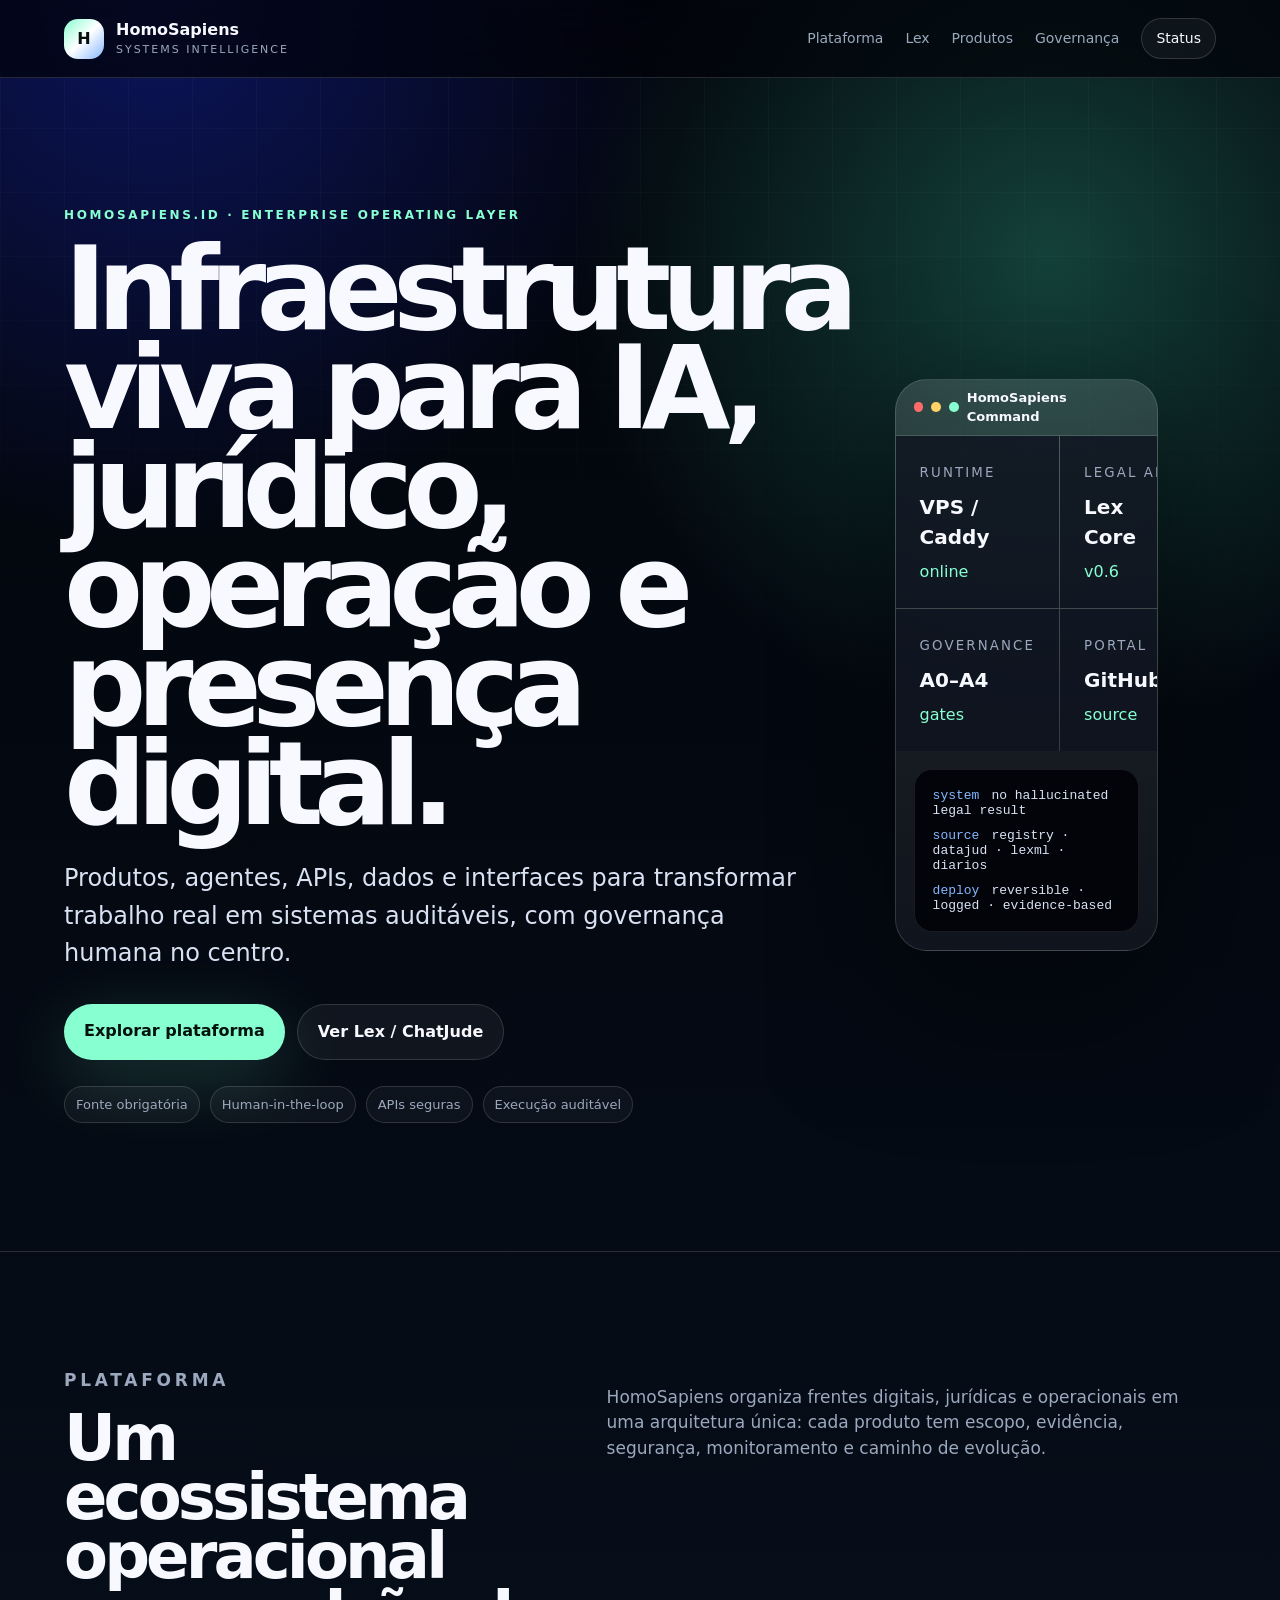
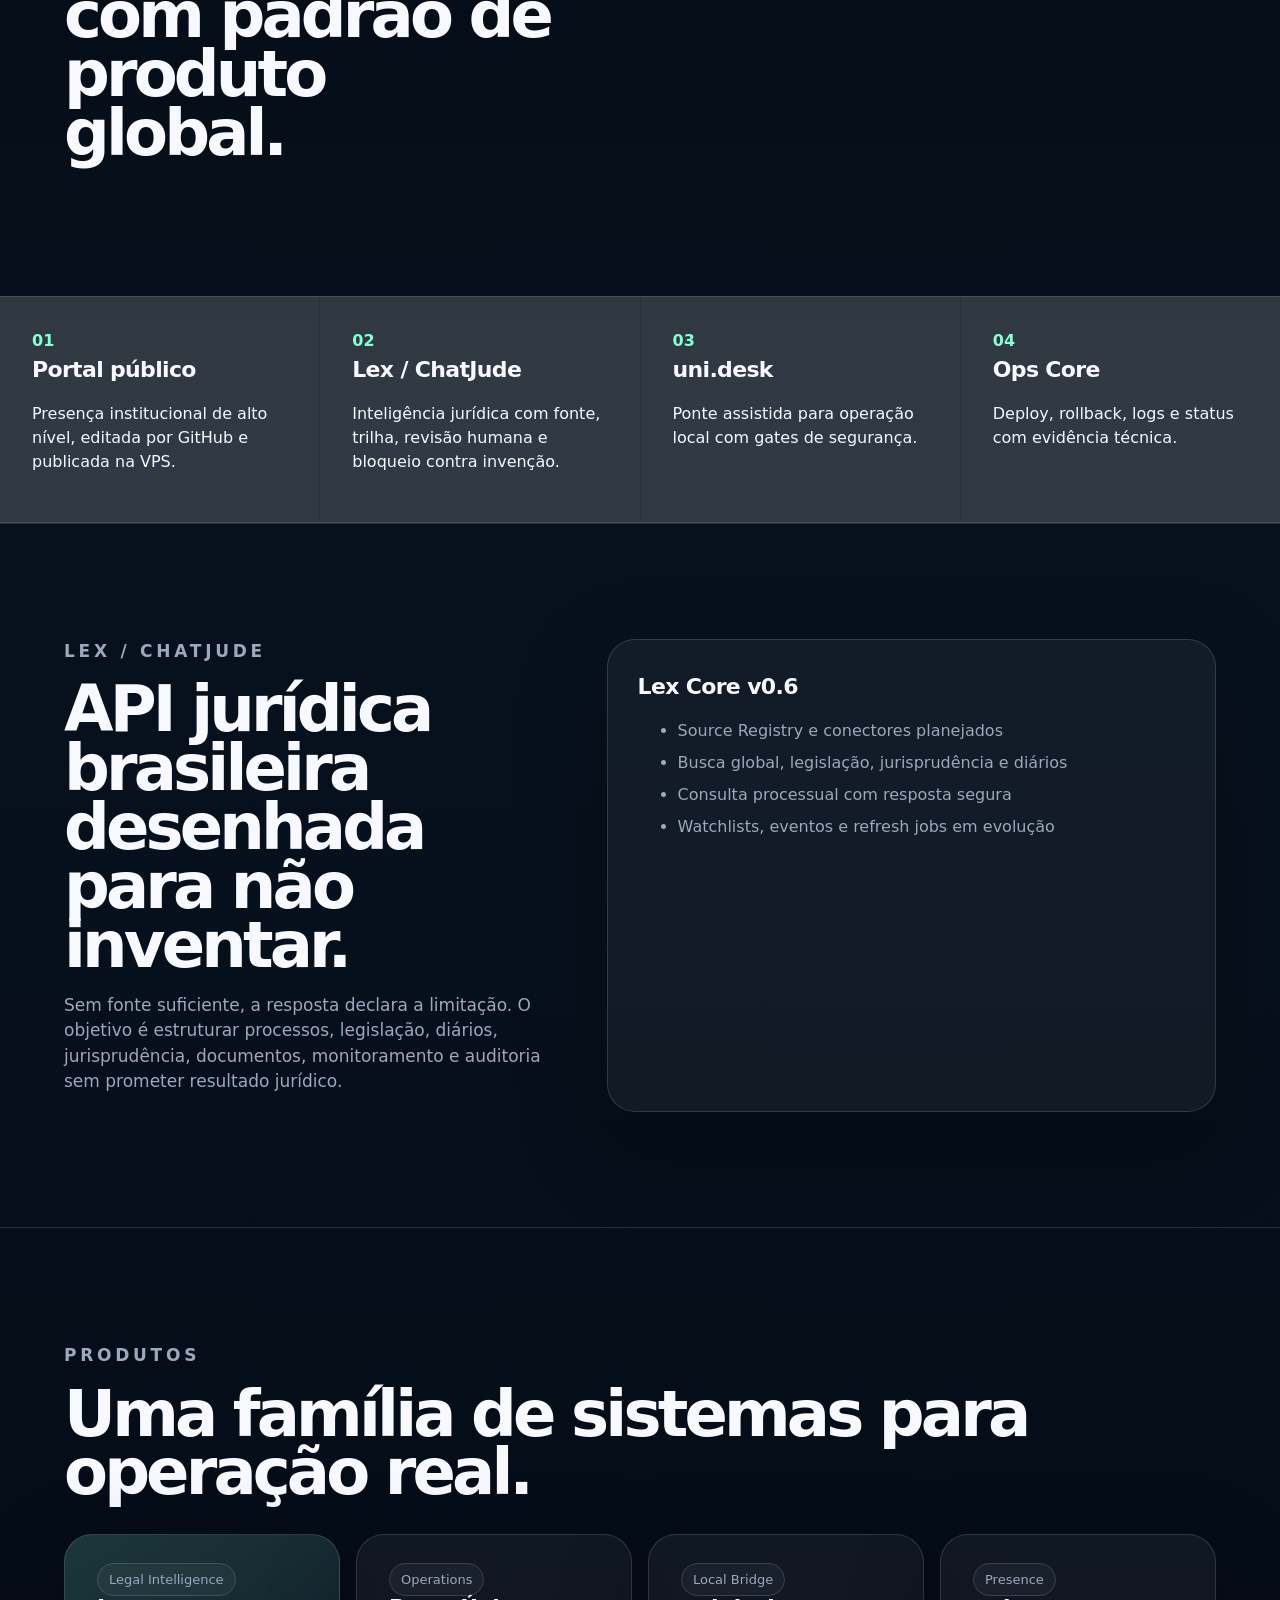
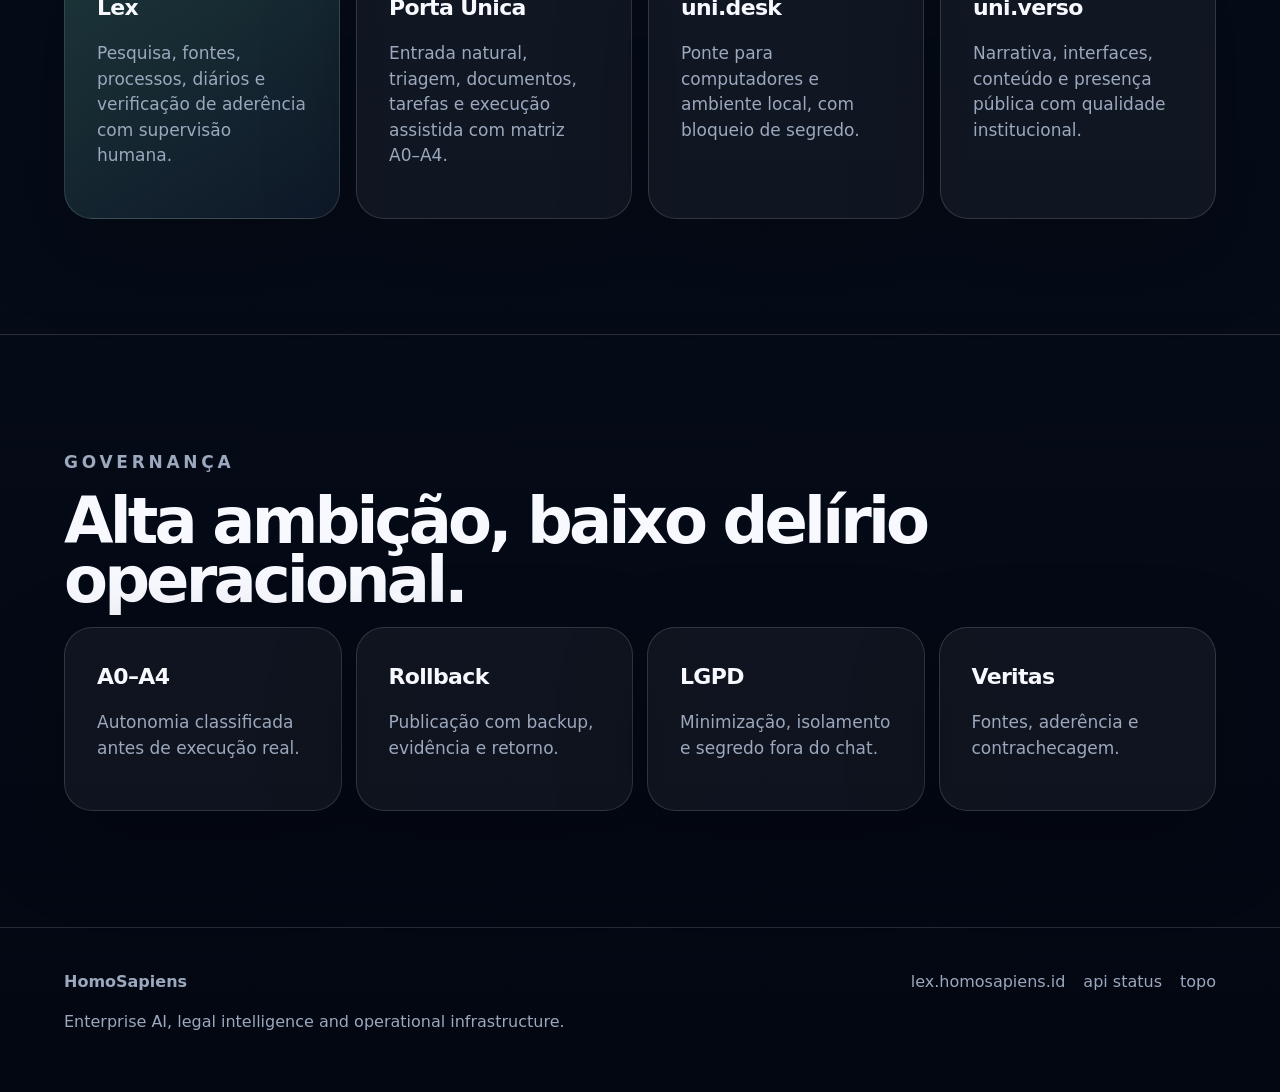
==== site/index.html @ 64e35e45 "site: redesign enterprise do portal HomoSapiens" ====
<!doctype html><html lang="pt-BR"><head><meta charset="utf-8"><meta name="viewport" content="width=device-width,initial-scale=1"><title>HomoSapiens — Enterprise AI & Operations</title><meta name="description" content="HomoSapiens integra IA, dados jurídicos, operação e presença digital em infraestrutura segura."><style>
:root{--bg:#02040a;--ink:#f7f9ff;--muted:#9ba8bd;--line:#ffffff24;--a:#88ffd1;--b:#86b7ff}*{box-sizing:border-box}html{scroll-behavior:smooth}body{margin:0;background:radial-gradient(circle at 12% 0,#2035ff55,transparent 34rem),radial-gradient(circle at 82% 6%,#42e5b344,transparent 30rem),linear-gradient(180deg,#02040a,#07111e 52%,#030712);color:var(--ink);font:16px/1.5 Inter,ui-sans-serif,system-ui,-apple-system,Segoe UI,Roboto,Arial}body:before{content:"";position:fixed;inset:0;background-image:linear-gradient(#ffffff08 1px,transparent 1px),linear-gradient(90deg,#ffffff08 1px,transparent 1px);background-size:64px 64px;pointer-events:none;mask-image:linear-gradient(#000,transparent 75%)}a{color:inherit}.wrap{position:relative;z-index:1}.top{position:sticky;top:0;z-index:9;display:flex;justify-content:space-between;align-items:center;padding:18px clamp(20px,5vw,72px);border-bottom:1px solid var(--line);background:#02040ab8;backdrop-filter:blur(24px)}.brand{display:flex;gap:12px;align-items:center;text-decoration:none}.logo{width:40px;height:40px;border-radius:14px;background:linear-gradient(135deg,var(--a),#fff,var(--b));display:grid;place-items:center;color:#06110d;font-weight:900}.brand small{display:block;color:var(--muted);font-size:11px;letter-spacing:.18em;text-transform:uppercase}.nav{display:flex;gap:22px;align-items:center}.nav a{text-decoration:none;color:var(--muted);font-size:14px}.nav a:hover{color:var(--ink)}.cta{border:1px solid var(--line);padding:9px 14px;border-radius:999px;color:var(--ink)!important;background:#ffffff0c}.hero{min-height:calc(100vh - 77px);display:grid;grid-template-columns:1.08fr .82fr;gap:46px;align-items:center;padding:clamp(70px,10vw,130px) clamp(20px,5vw,72px)}.eyebrow{margin:0 0 16px;color:var(--a);text-transform:uppercase;letter-spacing:.22em;font-size:12px;font-weight:850}h1{font-size:clamp(58px,9vw,132px);line-height:.86;letter-spacing:-.085em;margin:0 0 26px;max-width:1040px}h2{font-size:clamp(34px,5vw,76px);line-height:.92;letter-spacing:-.06em;margin:0 0 18px}h3{font-size:22px;letter-spacing:-.03em;margin:0 0 10px}.lead{max-width:740px;color:#d9e2f3;font-size:clamp(18px,2vw,24px);line-height:1.55}.buttons{display:flex;gap:12px;flex-wrap:wrap;margin-top:32px}.btn{padding:15px 20px;border-radius:999px;text-decoration:none;font-weight:800}.primary{background:var(--a);color:#04110d;box-shadow:0 20px 70px #88ffd130}.secondary{border:1px solid var(--line);background:#ffffff0d}.chips{display:flex;gap:10px;flex-wrap:wrap;margin-top:26px}.chips span,.pill{border:1px solid var(--line);border-radius:999px;padding:8px 11px;color:var(--muted);background:#ffffff0a;font-size:13px}.panel{border:1px solid var(--line);border-radius:32px;overflow:hidden;background:linear-gradient(180deg,#ffffff22,#ffffff0c);box-shadow:0 45px 140px #0008}.bar{height:56px;display:flex;align-items:center;gap:8px;padding:0 18px;border-bottom:1px solid var(--line);color:var(--muted)}.dot{width:10px;height:10px;border-radius:50%;background:#ff6b6b}.dot:nth-child(2){background:#ffd166}.dot:nth-child(3){background:#88ffd1}.bar strong{margin-left:auto;color:var(--ink);font-size:13px}.metrics{display:grid;grid-template-columns:1fr 1fr;background:var(--line);gap:1px}.metrics div{padding:24px;background:#060b17cc}.metrics small{color:var(--muted);text-transform:uppercase;letter-spacing:.16em}.metrics b{display:block;font-size:20px;margin:8px 0}.metrics span{color:var(--a)}.code{margin:18px;padding:18px;border:1px solid #ffffff17;border-radius:18px;background:#02040a;font:13px ui-monospace,SFMono-Regular,Menlo,monospace}.code p{margin:0 0 10px;color:#d9e2f3}.code p:last-child{margin:0}.code span{color:var(--b);margin-right:12px}.section{padding:clamp(76px,9vw,124px) clamp(20px,5vw,72px);border-top:1px solid var(--line)}.split{display:grid;grid-template-columns:.9fr 1.1fr;gap:44px}.section p{color:var(--muted);font-size:17px}.strip,.cards,.gov{display:grid;grid-template-columns:repeat(4,1fr);gap:1px;background:var(--line);border-top:1px solid var(--line);border-bottom:1px solid var(--line)}.strip article,.cards article,.gov article{background:#ffffff09;padding:32px}.strip span{color:var(--a);font-weight:900}.cards{gap:16px;background:transparent;border:0;margin-top:32px}.cards article,.gov article,.lexbox{border:1px solid var(--line);border-radius:28px;background:#ffffff0c;box-shadow:0 30px 90px #0004}.card-main{background:linear-gradient(145deg,#88ffd12d,#86b7ff14)!important}.lexbox{padding:30px}.lexbox li{color:var(--muted);margin:8px 0}.gov{grid-template-columns:repeat(4,1fr);background:transparent;border:0;gap:14px}.footer{display:flex;justify-content:space-between;gap:24px;padding:42px clamp(20px,5vw,72px);border-top:1px solid var(--line);color:var(--muted)}.footer a{text-decoration:none;color:var(--muted);margin-left:18px}@media(max-width:980px){.hero,.split{grid-template-columns:1fr}.panel{max-width:760px}.strip,.cards,.gov{grid-template-columns:1fr 1fr}}@media(max-width:680px){.top{position:relative;align-items:flex-start;flex-direction:column}.nav{flex-wrap:wrap;gap:12px}.hero{padding-top:48px}.panel{display:none}h1{font-size:clamp(48px,16vw,82px)}.strip,.cards,.gov{grid-template-columns:1fr}.footer{flex-direction:column}.footer a{margin:0 18px 0 0}}
</style></head><body><div class="wrap"><header class="top"><a class="brand" href="#top"><span class="logo">H</span><span><strong>HomoSapiens</strong><small>systems intelligence</small></span></a><nav class="nav"><a href="#platform">Plataforma</a><a href="#lex">Lex</a><a href="#products">Produtos</a><a href="#governance">Governança</a><a class="cta" href="https://lex.homosapiens.id/health">Status</a></nav></header><main id="top"><section class="hero"><div><p class="eyebrow">homosapiens.id · enterprise operating layer</p><h1>Infraestrutura viva para IA, jurídico, operação e presença digital.</h1><p class="lead">Produtos, agentes, APIs, dados e interfaces para transformar trabalho real em sistemas auditáveis, com governança humana no centro.</p><div class="buttons"><a class="btn primary" href="#platform">Explorar plataforma</a><a class="btn secondary" href="#lex">Ver Lex / ChatJude</a></div><div class="chips"><span>Fonte obrigatória</span><span>Human-in-the-loop</span><span>APIs seguras</span><span>Execução auditável</span></div></div><aside class="panel"><div class="bar"><i class="dot"></i><i class="dot"></i><i class="dot"></i><strong>HomoSapiens Command</strong></div><div class="metrics"><div><small>Runtime</small><b>VPS / Caddy</b><span>online</span></div><div><small>Legal AI</small><b>Lex Core</b><span>v0.6</span></div><div><small>Governance</small><b>A0–A4</b><span>gates</span></div><div><small>Portal</small><b>GitHub</b><span>source</span></div></div><div class="code"><p><span>system</span>no hallucinated legal result</p><p><span>source</span>registry · datajud · lexml · diarios</p><p><span>deploy</span>reversible · logged · evidence-based</p></div></aside></section><section id="platform" class="section split"><div><p class="eyebrow">Plataforma</p><h2>Um ecossistema operacional com padrão de produto global.</h2></div><p>HomoSapiens organiza frentes digitais, jurídicas e operacionais em uma arquitetura única: cada produto tem escopo, evidência, segurança, monitoramento e caminho de evolução.</p></section><section class="strip"><article><span>01</span><h3>Portal público</h3><p>Presença institucional de alto nível, editada por GitHub e publicada na VPS.</p></article><article><span>02</span><h3>Lex / ChatJude</h3><p>Inteligência jurídica com fonte, trilha, revisão humana e bloqueio contra invenção.</p></article><article><span>03</span><h3>uni.desk</h3><p>Ponte assistida para operação local com gates de segurança.</p></article><article><span>04</span><h3>Ops Core</h3><p>Deploy, rollback, logs e status com evidência técnica.</p></article></section><section id="lex" class="section split"><div><p class="eyebrow">Lex / ChatJude</p><h2>API jurídica brasileira desenhada para não inventar.</h2><p>Sem fonte suficiente, a resposta declara a limitação. O objetivo é estruturar processos, legislação, diários, jurisprudência, documentos, monitoramento e auditoria sem prometer resultado jurídico.</p></div><div class="lexbox"><h3>Lex Core v0.6</h3><ul><li>Source Registry e conectores planejados</li><li>Busca global, legislação, jurisprudência e diários</li><li>Consulta processual com resposta segura</li><li>Watchlists, eventos e refresh jobs em evolução</li></ul></div></section><section id="products" class="section"><p class="eyebrow">Produtos</p><h2>Uma família de sistemas para operação real.</h2><div class="cards"><article class="card-main"><span class="pill">Legal Intelligence</span><h3>Lex</h3><p>Pesquisa, fontes, processos, diários e verificação de aderência com supervisão humana.</p></article><article><span class="pill">Operations</span><h3>Porta Única</h3><p>Entrada natural, triagem, documentos, tarefas e execução assistida com matriz A0–A4.</p></article><article><span class="pill">Local Bridge</span><h3>uni.desk</h3><p>Ponte para computadores e ambiente local, com bloqueio de segredo.</p></article><article><span class="pill">Presence</span><h3>uni.verso</h3><p>Narrativa, interfaces, conteúdo e presença pública com qualidade institucional.</p></article></div></section><section id="governance" class="section"><p class="eyebrow">Governança</p><h2>Alta ambição, baixo delírio operacional.</h2><div class="gov"><article><h3>A0–A4</h3><p>Autonomia classificada antes de execução real.</p></article><article><h3>Rollback</h3><p>Publicação com backup, evidência e retorno.</p></article><article><h3>LGPD</h3><p>Minimização, isolamento e segredo fora do chat.</p></article><article><h3>Veritas</h3><p>Fontes, aderência e contrachecagem.</p></article></div></section></main><footer class="footer"><div><strong>HomoSapiens</strong><p>Enterprise AI, legal intelligence and operational infrastructure.</p></div><div><a href="https://lex.homosapiens.id">lex.homosapiens.id</a><a href="https://api.homosapiens.id/health">api status</a><a href="#top">topo</a></div></footer></div></body></html>
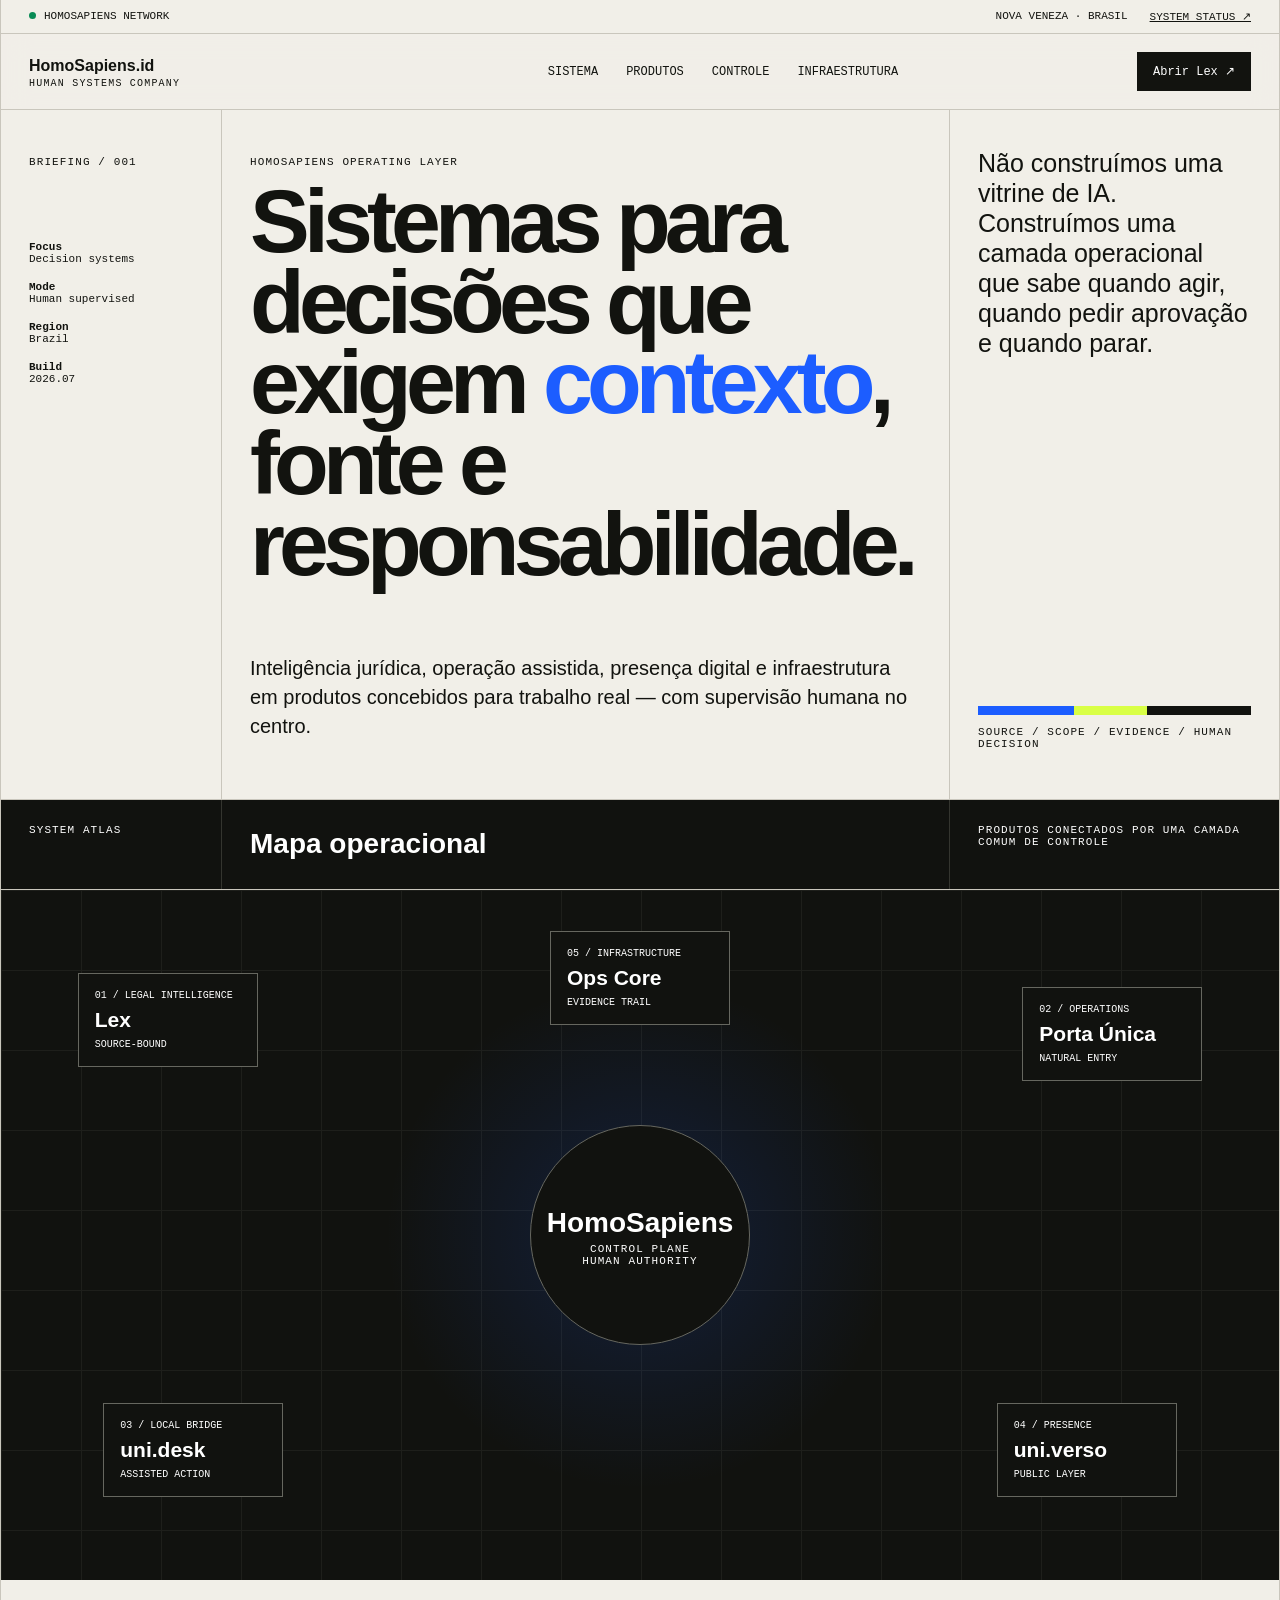
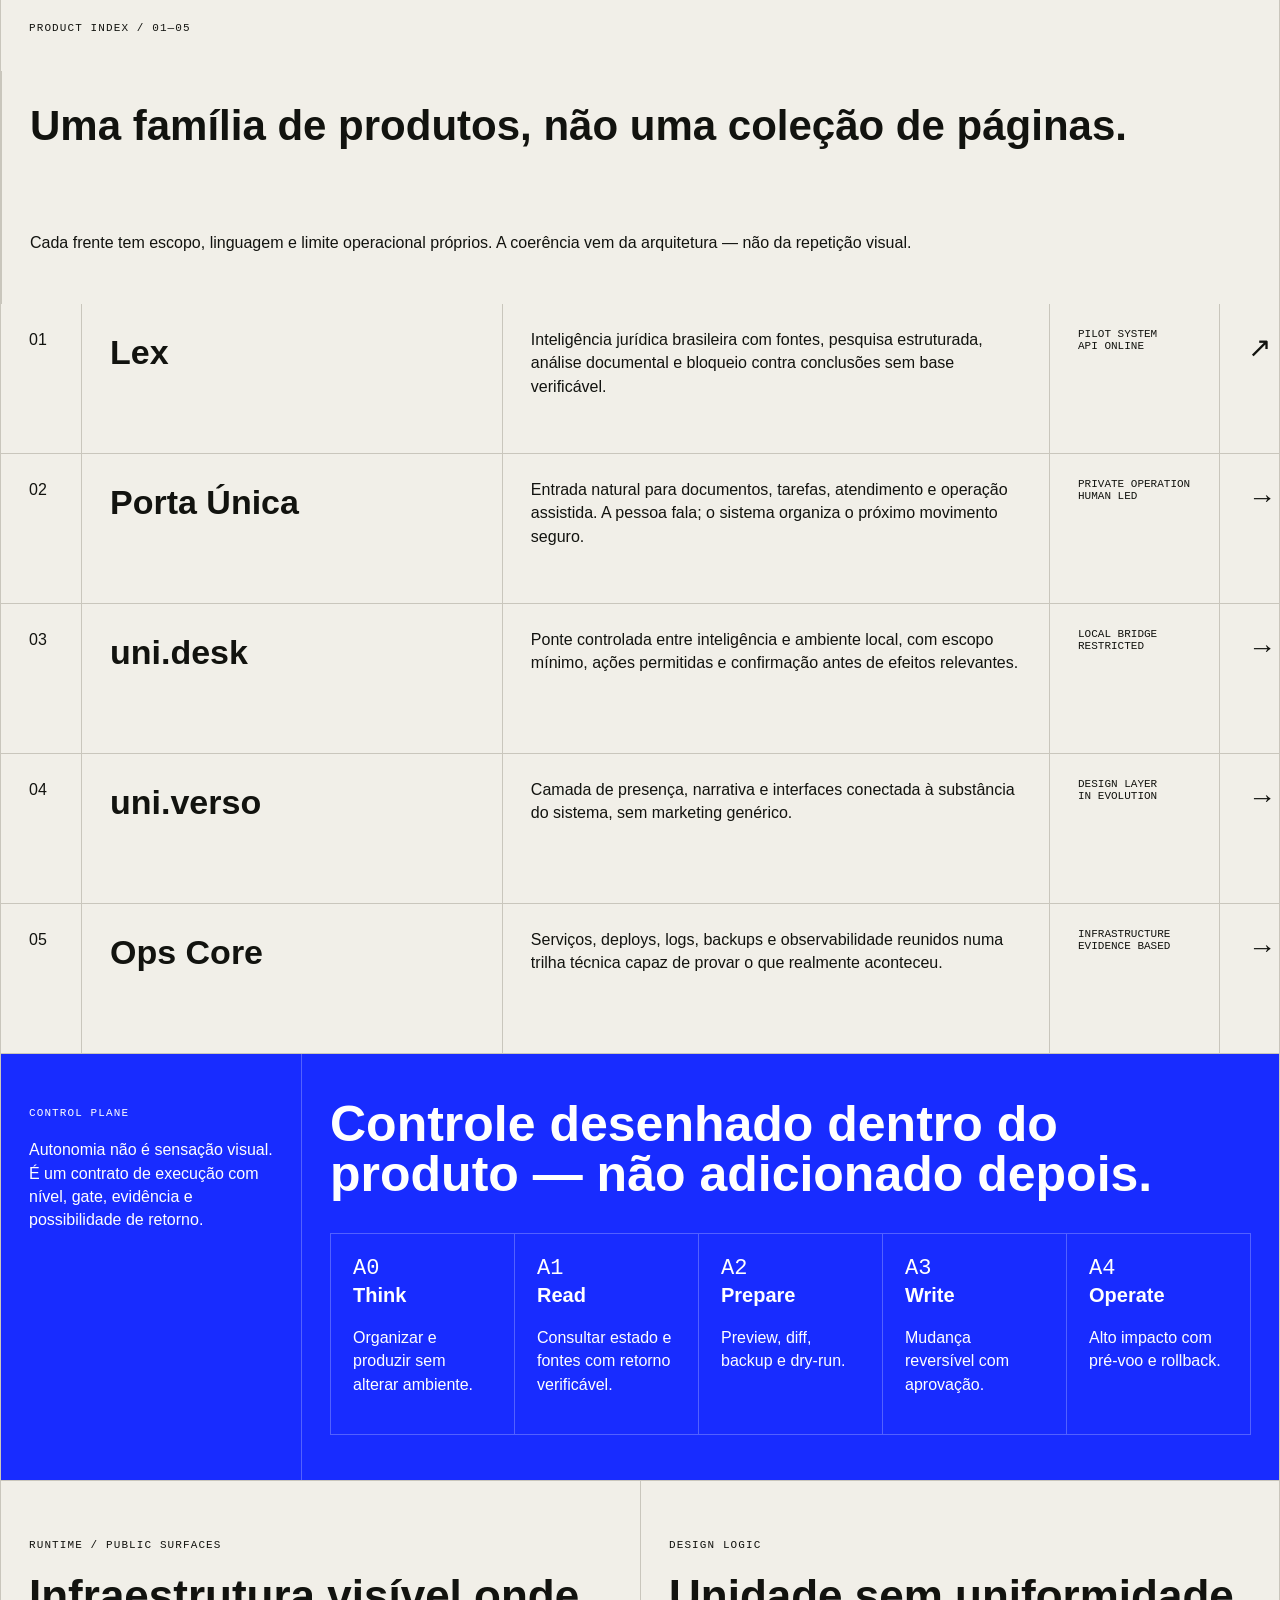
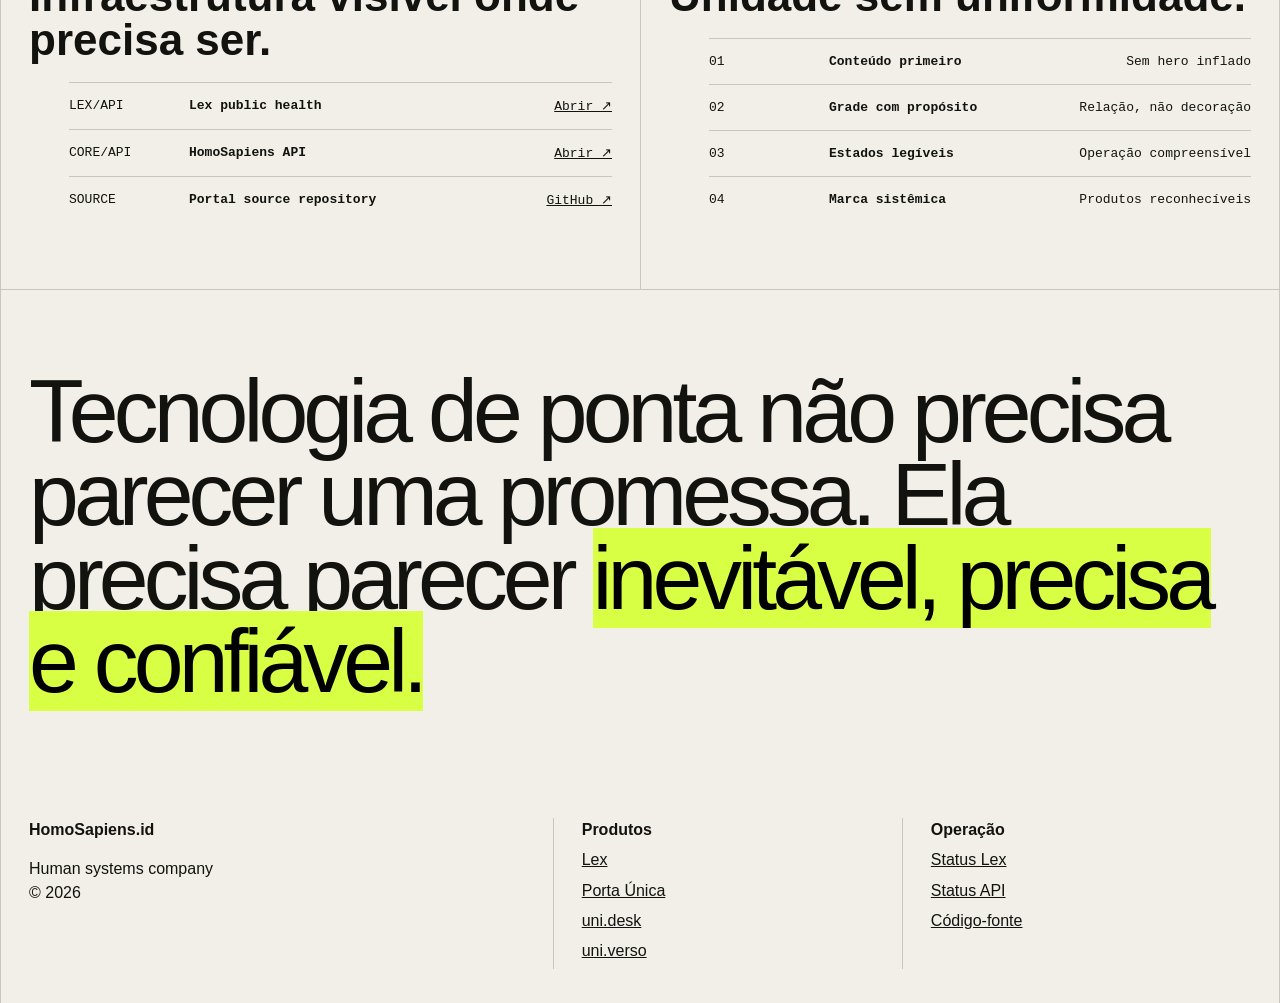
==== commit f99b2d58: "Redesign HomoSapiens portal with custom operating system interface" ====
--- a/site/index.html
+++ b/site/index.html
@@ -1,3 +1,3 @@
-<!doctype html><html lang="pt-BR"><head><meta charset="utf-8"><meta name="viewport" content="width=device-width,initial-scale=1"><title>HomoSapiens — Enterprise AI & Operations</title><meta name="description" content="HomoSapiens integra IA, dados jurídicos, operação e presença digital em infraestrutura segura."><style>
-:root{--bg:#02040a;--ink:#f7f9ff;--muted:#9ba8bd;--line:#ffffff24;--a:#88ffd1;--b:#86b7ff}*{box-sizing:border-box}html{scroll-behavior:smooth}body{margin:0;background:radial-gradient(circle at 12% 0,#2035ff55,transparent 34rem),radial-gradient(circle at 82% 6%,#42e5b344,transparent 30rem),linear-gradient(180deg,#02040a,#07111e 52%,#030712);color:var(--ink);font:16px/1.5 Inter,ui-sans-serif,system-ui,-apple-system,Segoe UI,Roboto,Arial}body:before{content:"";position:fixed;inset:0;background-image:linear-gradient(#ffffff08 1px,transparent 1px),linear-gradient(90deg,#ffffff08 1px,transparent 1px);background-size:64px 64px;pointer-events:none;mask-image:linear-gradient(#000,transparent 75%)}a{color:inherit}.wrap{position:relative;z-index:1}.top{position:sticky;top:0;z-index:9;display:flex;justify-content:space-between;align-items:center;padding:18px clamp(20px,5vw,72px);border-bottom:1px solid var(--line);background:#02040ab8;backdrop-filter:blur(24px)}.brand{display:flex;gap:12px;align-items:center;text-decoration:none}.logo{width:40px;height:40px;border-radius:14px;background:linear-gradient(135deg,var(--a),#fff,var(--b));display:grid;place-items:center;color:#06110d;font-weight:900}.brand small{display:block;color:var(--muted);font-size:11px;letter-spacing:.18em;text-transform:uppercase}.nav{display:flex;gap:22px;align-items:center}.nav a{text-decoration:none;color:var(--muted);font-size:14px}.nav a:hover{color:var(--ink)}.cta{border:1px solid var(--line);padding:9px 14px;border-radius:999px;color:var(--ink)!important;background:#ffffff0c}.hero{min-height:calc(100vh - 77px);display:grid;grid-template-columns:1.08fr .82fr;gap:46px;align-items:center;padding:clamp(70px,10vw,130px) clamp(20px,5vw,72px)}.eyebrow{margin:0 0 16px;color:var(--a);text-transform:uppercase;letter-spacing:.22em;font-size:12px;font-weight:850}h1{font-size:clamp(58px,9vw,132px);line-height:.86;letter-spacing:-.085em;margin:0 0 26px;max-width:1040px}h2{font-size:clamp(34px,5vw,76px);line-height:.92;letter-spacing:-.06em;margin:0 0 18px}h3{font-size:22px;letter-spacing:-.03em;margin:0 0 10px}.lead{max-width:740px;color:#d9e2f3;font-size:clamp(18px,2vw,24px);line-height:1.55}.buttons{display:flex;gap:12px;flex-wrap:wrap;margin-top:32px}.btn{padding:15px 20px;border-radius:999px;text-decoration:none;font-weight:800}.primary{background:var(--a);color:#04110d;box-shadow:0 20px 70px #88ffd130}.secondary{border:1px solid var(--line);background:#ffffff0d}.chips{display:flex;gap:10px;flex-wrap:wrap;margin-top:26px}.chips span,.pill{border:1px solid var(--line);border-radius:999px;padding:8px 11px;color:var(--muted);background:#ffffff0a;font-size:13px}.panel{border:1px solid var(--line);border-radius:32px;overflow:hidden;background:linear-gradient(180deg,#ffffff22,#ffffff0c);box-shadow:0 45px 140px #0008}.bar{height:56px;display:flex;align-items:center;gap:8px;padding:0 18px;border-bottom:1px solid var(--line);color:var(--muted)}.dot{width:10px;height:10px;border-radius:50%;background:#ff6b6b}.dot:nth-child(2){background:#ffd166}.dot:nth-child(3){background:#88ffd1}.bar strong{margin-left:auto;color:var(--ink);font-size:13px}.metrics{display:grid;grid-template-columns:1fr 1fr;background:var(--line);gap:1px}.metrics div{padding:24px;background:#060b17cc}.metrics small{color:var(--muted);text-transform:uppercase;letter-spacing:.16em}.metrics b{display:block;font-size:20px;margin:8px 0}.metrics span{color:var(--a)}.code{margin:18px;padding:18px;border:1px solid #ffffff17;border-radius:18px;background:#02040a;font:13px ui-monospace,SFMono-Regular,Menlo,monospace}.code p{margin:0 0 10px;color:#d9e2f3}.code p:last-child{margin:0}.code span{color:var(--b);margin-right:12px}.section{padding:clamp(76px,9vw,124px) clamp(20px,5vw,72px);border-top:1px solid var(--line)}.split{display:grid;grid-template-columns:.9fr 1.1fr;gap:44px}.section p{color:var(--muted);font-size:17px}.strip,.cards,.gov{display:grid;grid-template-columns:repeat(4,1fr);gap:1px;background:var(--line);border-top:1px solid var(--line);border-bottom:1px solid var(--line)}.strip article,.cards article,.gov article{background:#ffffff09;padding:32px}.strip span{color:var(--a);font-weight:900}.cards{gap:16px;background:transparent;border:0;margin-top:32px}.cards article,.gov article,.lexbox{border:1px solid var(--line);border-radius:28px;background:#ffffff0c;box-shadow:0 30px 90px #0004}.card-main{background:linear-gradient(145deg,#88ffd12d,#86b7ff14)!important}.lexbox{padding:30px}.lexbox li{color:var(--muted);margin:8px 0}.gov{grid-template-columns:repeat(4,1fr);background:transparent;border:0;gap:14px}.footer{display:flex;justify-content:space-between;gap:24px;padding:42px clamp(20px,5vw,72px);border-top:1px solid var(--line);color:var(--muted)}.footer a{text-decoration:none;color:var(--muted);margin-left:18px}@media(max-width:980px){.hero,.split{grid-template-columns:1fr}.panel{max-width:760px}.strip,.cards,.gov{grid-template-columns:1fr 1fr}}@media(max-width:680px){.top{position:relative;align-items:flex-start;flex-direction:column}.nav{flex-wrap:wrap;gap:12px}.hero{padding-top:48px}.panel{display:none}h1{font-size:clamp(48px,16vw,82px)}.strip,.cards,.gov{grid-template-columns:1fr}.footer{flex-direction:column}.footer a{margin:0 18px 0 0}}
-</style></head><body><div class="wrap"><header class="top"><a class="brand" href="#top"><span class="logo">H</span><span><strong>HomoSapiens</strong><small>systems intelligence</small></span></a><nav class="nav"><a href="#platform">Plataforma</a><a href="#lex">Lex</a><a href="#products">Produtos</a><a href="#governance">Governança</a><a class="cta" href="https://lex.homosapiens.id/health">Status</a></nav></header><main id="top"><section class="hero"><div><p class="eyebrow">homosapiens.id · enterprise operating layer</p><h1>Infraestrutura viva para IA, jurídico, operação e presença digital.</h1><p class="lead">Produtos, agentes, APIs, dados e interfaces para transformar trabalho real em sistemas auditáveis, com governança humana no centro.</p><div class="buttons"><a class="btn primary" href="#platform">Explorar plataforma</a><a class="btn secondary" href="#lex">Ver Lex / ChatJude</a></div><div class="chips"><span>Fonte obrigatória</span><span>Human-in-the-loop</span><span>APIs seguras</span><span>Execução auditável</span></div></div><aside class="panel"><div class="bar"><i class="dot"></i><i class="dot"></i><i class="dot"></i><strong>HomoSapiens Command</strong></div><div class="metrics"><div><small>Runtime</small><b>VPS / Caddy</b><span>online</span></div><div><small>Legal AI</small><b>Lex Core</b><span>v0.6</span></div><div><small>Governance</small><b>A0–A4</b><span>gates</span></div><div><small>Portal</small><b>GitHub</b><span>source</span></div></div><div class="code"><p><span>system</span>no hallucinated legal result</p><p><span>source</span>registry · datajud · lexml · diarios</p><p><span>deploy</span>reversible · logged · evidence-based</p></div></aside></section><section id="platform" class="section split"><div><p class="eyebrow">Plataforma</p><h2>Um ecossistema operacional com padrão de produto global.</h2></div><p>HomoSapiens organiza frentes digitais, jurídicas e operacionais em uma arquitetura única: cada produto tem escopo, evidência, segurança, monitoramento e caminho de evolução.</p></section><section class="strip"><article><span>01</span><h3>Portal público</h3><p>Presença institucional de alto nível, editada por GitHub e publicada na VPS.</p></article><article><span>02</span><h3>Lex / ChatJude</h3><p>Inteligência jurídica com fonte, trilha, revisão humana e bloqueio contra invenção.</p></article><article><span>03</span><h3>uni.desk</h3><p>Ponte assistida para operação local com gates de segurança.</p></article><article><span>04</span><h3>Ops Core</h3><p>Deploy, rollback, logs e status com evidência técnica.</p></article></section><section id="lex" class="section split"><div><p class="eyebrow">Lex / ChatJude</p><h2>API jurídica brasileira desenhada para não inventar.</h2><p>Sem fonte suficiente, a resposta declara a limitação. O objetivo é estruturar processos, legislação, diários, jurisprudência, documentos, monitoramento e auditoria sem prometer resultado jurídico.</p></div><div class="lexbox"><h3>Lex Core v0.6</h3><ul><li>Source Registry e conectores planejados</li><li>Busca global, legislação, jurisprudência e diários</li><li>Consulta processual com resposta segura</li><li>Watchlists, eventos e refresh jobs em evolução</li></ul></div></section><section id="products" class="section"><p class="eyebrow">Produtos</p><h2>Uma família de sistemas para operação real.</h2><div class="cards"><article class="card-main"><span class="pill">Legal Intelligence</span><h3>Lex</h3><p>Pesquisa, fontes, processos, diários e verificação de aderência com supervisão humana.</p></article><article><span class="pill">Operations</span><h3>Porta Única</h3><p>Entrada natural, triagem, documentos, tarefas e execução assistida com matriz A0–A4.</p></article><article><span class="pill">Local Bridge</span><h3>uni.desk</h3><p>Ponte para computadores e ambiente local, com bloqueio de segredo.</p></article><article><span class="pill">Presence</span><h3>uni.verso</h3><p>Narrativa, interfaces, conteúdo e presença pública com qualidade institucional.</p></article></div></section><section id="governance" class="section"><p class="eyebrow">Governança</p><h2>Alta ambição, baixo delírio operacional.</h2><div class="gov"><article><h3>A0–A4</h3><p>Autonomia classificada antes de execução real.</p></article><article><h3>Rollback</h3><p>Publicação com backup, evidência e retorno.</p></article><article><h3>LGPD</h3><p>Minimização, isolamento e segredo fora do chat.</p></article><article><h3>Veritas</h3><p>Fontes, aderência e contrachecagem.</p></article></div></section></main><footer class="footer"><div><strong>HomoSapiens</strong><p>Enterprise AI, legal intelligence and operational infrastructure.</p></div><div><a href="https://lex.homosapiens.id">lex.homosapiens.id</a><a href="https://api.homosapiens.id/health">api status</a><a href="#top">topo</a></div></footer></div></body></html>+<!doctype html><html lang="pt-BR"><head><meta charset="utf-8"><meta name="viewport" content="width=device-width,initial-scale=1"><title>HomoSapiens.id</title><meta name="description" content="Sistemas para decisões que exigem contexto, fonte e responsabilidade."><style>
+:root{--p:#f1efe8;--i:#12130f;--l:#c9c6bc;--b:#1c5dff;--g:#d9ff45;--m:ui-monospace,SFMono-Regular,Consolas,monospace;--s:Arial,Helvetica,sans-serif}*{box-sizing:border-box}html{scroll-behavior:smooth}body{margin:0;background:var(--p);color:var(--i);font:16px/1.45 var(--s)}a{color:inherit}.shell{max-width:1600px;margin:auto;border-inline:1px solid var(--l)}.bar,.nav,.hero,.head,.products article,.control,.proof,footer{display:grid;border-bottom:1px solid var(--l)}.bar{grid-template-columns:1fr auto auto;gap:22px;padding:10px 28px;font:11px var(--m);text-transform:uppercase}.dot{display:inline-block;width:7px;height:7px;border-radius:50%;background:#098b55;margin-right:8px}.nav{position:sticky;top:0;z-index:9;background:rgba(241,239,232,.94);backdrop-filter:blur(14px);grid-template-columns:280px 1fr auto;align-items:center;padding:18px 28px}.brand{text-decoration:none;font-weight:800}.brand small{display:block;font:10px var(--m);letter-spacing:.12em;text-transform:uppercase}.links{display:flex;justify-content:center;gap:28px}.links a{font:12px var(--m);text-decoration:none;text-transform:uppercase}.cta{background:var(--i);color:#fff;padding:12px 16px;text-decoration:none;font:12px var(--m)}.hero{grid-template-columns:220px 1fr 330px;min-height:650px}.hero>*{padding:38px 28px}.hero>*+*{border-left:1px solid var(--l)}.k{font:11px var(--m);letter-spacing:.1em;text-transform:uppercase}.meta{display:grid;gap:16px;margin-top:70px;font:11px var(--m)}.meta b,.meta i{display:block;font-style:normal}.main{display:flex;flex-direction:column;justify-content:space-between}.main h1{font-size:clamp(48px,7vw,112px);line-height:.9;letter-spacing:-.065em;margin:10px 0 50px;max-width:980px;font-weight:600}.main h1 em{color:var(--b);font-style:normal}.main p{max-width:700px;font-size:20px}.side{display:flex;flex-direction:column;justify-content:space-between}.side blockquote{margin:0;font-size:25px;line-height:1.2}.signal{height:9px;background:linear-gradient(90deg,var(--b) 0 35%,var(--g) 35% 62%,var(--i) 62%)}.atlas{background:#11120f;color:white}.head{grid-template-columns:220px 1fr 330px}.head>*{padding:24px 28px}.head>*+*{border-left:1px solid #34352f}.head h2{margin:0;font-size:28px}.map{height:690px;position:relative;overflow:hidden;background:radial-gradient(circle at center,rgba(30,94,255,.18),transparent 35%),linear-gradient(#1e1f1b 1px,transparent 1px),linear-gradient(90deg,#1e1f1b 1px,transparent 1px);background-size:auto,80px 80px,80px 80px}.core,.node{position:absolute;border:1px solid #66675f;background:#11120f;color:white;padding:16px}.core{inset:50% auto auto 50%;transform:translate(-50%,-50%);width:220px;height:220px;border-radius:50%;display:grid;place-content:center;text-align:center}.core strong{font-size:28px}.node{width:180px;text-align:left}.node small,.node em{display:block;font:10px var(--m);text-transform:uppercase;font-style:normal}.node strong{display:block;font-size:21px;margin:7px 0}.n1{left:6%;top:12%}.n2{right:6%;top:14%}.n3{left:8%;bottom:12%}.n4{right:8%;bottom:12%}.n5{left:50%;top:6%;transform:translateX(-50%)}.section-title{grid-template-columns:220px 1fr 330px}.section-title>*{padding:34px 28px}.section-title>*+*{border-left:1px solid var(--l)}.section-title h2{font-size:42px;line-height:1;margin:0}.products article{grid-template-columns:80px 1fr 1.3fr 170px 60px;min-height:150px;align-items:stretch}.products article>*{padding:24px 28px}.products article>*+*{border-left:1px solid var(--l)}.products h3{font-size:34px;margin:0}.products p{margin:0}.state{font:11px var(--m);text-transform:uppercase}.go{font-size:28px}.products a{text-decoration:none}.products article:hover{background:var(--g)}.control{grid-template-columns:300px 1fr;background:#182cff;color:white}.control>*{padding:45px 28px}.control>*+*{border-left:1px solid rgba(255,255,255,.25)}.control h2{font-size:50px;line-height:1;margin:0 0 34px}.levels{display:grid;grid-template-columns:repeat(5,1fr);border-top:1px solid rgba(255,255,255,.25);border-left:1px solid rgba(255,255,255,.25)}.levels div{padding:22px;border-right:1px solid rgba(255,255,255,.25);border-bottom:1px solid rgba(255,255,255,.25)}.levels b{display:block;font:22px var(--m)}.levels strong{font-size:20px}.proof{grid-template-columns:1fr 1fr}.proof section{padding:50px 28px}.proof section+section{border-left:1px solid var(--l)}.proof h2{font-size:44px;line-height:1;margin:20px 0}.proof li{display:grid;grid-template-columns:100px 1fr auto;gap:20px;padding:15px 0;border-top:1px solid var(--l);font:13px var(--m)}.manifest{padding:80px 28px}.manifest p{font-size:clamp(42px,7vw,100px);line-height:.93;letter-spacing:-.055em;max-width:1400px;margin:0}.manifest mark{background:var(--g)}footer{grid-template-columns:1.5fr 1fr 1fr;padding:35px 28px}footer a{display:block;margin:7px 0}footer>*+*{border-left:1px solid var(--l);padding-left:28px}@media(max-width:900px){.bar{grid-template-columns:1fr}.bar span:not(:first-child),.links{display:none}.nav{grid-template-columns:1fr auto}.hero,.head,.section-title,.control,.proof,footer{grid-template-columns:1fr}.hero>*+*,.head>*+*,.section-title>*+*,.control>*+*,.proof section+*,footer>*+*{border-left:0;border-top:1px solid var(--l)}.hero{min-height:0}.main h1{font-size:54px}.map{height:700px}.node{width:150px}.products article{grid-template-columns:60px 1fr 60px}.products .desc,.products .state{grid-column:2/3;border-left:1px solid var(--l);border-top:1px solid var(--l)}.products .go{grid-column:3;grid-row:1/4}.levels{grid-template-columns:1fr 1fr}.proof{grid-template-columns:1fr}.manifest p{font-size:46px}}
+</style></head><body><div class="shell"><div class="bar"><span><i class="dot"></i>HomoSapiens network</span><span>Nova Veneza · Brasil</span><a href="https://lex.homosapiens.id/health">System status ↗</a></div><header class="nav"><a class="brand" href="#"><span>HomoSapiens.id</span><small>Human systems company</small></a><nav class="links"><a href="#sistema">Sistema</a><a href="#produtos">Produtos</a><a href="#controle">Controle</a><a href="#infra">Infraestrutura</a></nav><a class="cta" href="https://lex.homosapiens.id">Abrir Lex ↗</a></header><main><section class="hero"><aside><span class="k">Briefing / 001</span><div class="meta"><span><b>Focus</b><i>Decision systems</i></span><span><b>Mode</b><i>Human supervised</i></span><span><b>Region</b><i>Brazil</i></span><span><b>Build</b><i>2026.07</i></span></div></aside><div class="main"><div><span class="k">HomoSapiens operating layer</span><h1>Sistemas para decisões que exigem <em>contexto</em>, fonte e responsabilidade.</h1></div><p>Inteligência jurídica, operação assistida, presença digital e infraestrutura em produtos concebidos para trabalho real — com supervisão humana no centro.</p></div><aside class="side"><blockquote>Não construímos uma vitrine de IA. Construímos uma camada operacional que sabe quando agir, quando pedir aprovação e quando parar.</blockquote><div><div class="signal"></div><p class="k">SOURCE / SCOPE / EVIDENCE / HUMAN DECISION</p></div></aside></section><section class="atlas" id="sistema"><header class="head"><span class="k">System atlas</span><h2>Mapa operacional</h2><span class="k">Produtos conectados por uma camada comum de controle</span></header><div class="map"><div class="core"><strong>HomoSapiens</strong><span class="k">Control plane<br>Human authority</span></div><button class="node n1"><small>01 / Legal intelligence</small><strong>Lex</strong><em>Source-bound</em></button><button class="node n2"><small>02 / Operations</small><strong>Porta Única</strong><em>Natural entry</em></button><button class="node n3"><small>03 / Local bridge</small><strong>uni.desk</strong><em>Assisted action</em></button><button class="node n4"><small>04 / Presence</small><strong>uni.verso</strong><em>Public layer</em></button><button class="node n5"><small>05 / Infrastructure</small><strong>Ops Core</strong><em>Evidence trail</em></button></div></section><section class="section-title"><div><span class="k">Product index / 01—05</span></div><div><h2>Uma família de produtos, não uma coleção de páginas.</h2></div><div><p>Cada frente tem escopo, linguagem e limite operacional próprios. A coerência vem da arquitetura — não da repetição visual.</p></div></section><section class="products" id="produtos"><a href="https://lex.homosapiens.id"><article><span>01</span><h3>Lex</h3><p class="desc">Inteligência jurídica brasileira com fontes, pesquisa estruturada, análise documental e bloqueio contra conclusões sem base verificável.</p><span class="state">Pilot system<br>API online</span><span class="go">↗</span></article></a><article><span>02</span><h3>Porta Única</h3><p class="desc">Entrada natural para documentos, tarefas, atendimento e operação assistida. A pessoa fala; o sistema organiza o próximo movimento seguro.</p><span class="state">Private operation<br>Human led</span><span class="go">→</span></article><article><span>03</span><h3>uni.desk</h3><p class="desc">Ponte controlada entre inteligência e ambiente local, com escopo mínimo, ações permitidas e confirmação antes de efeitos relevantes.</p><span class="state">Local bridge<br>Restricted</span><span class="go">→</span></article><article><span>04</span><h3>uni.verso</h3><p class="desc">Camada de presença, narrativa e interfaces conectada à substância do sistema, sem marketing genérico.</p><span class="state">Design layer<br>In evolution</span><span class="go">→</span></article><article><span>05</span><h3>Ops Core</h3><p class="desc">Serviços, deploys, logs, backups e observabilidade reunidos numa trilha técnica capaz de provar o que realmente aconteceu.</p><span class="state">Infrastructure<br>Evidence based</span><span class="go">→</span></article></section><section class="control" id="controle"><aside><span class="k">Control plane</span><p>Autonomia não é sensação visual. É um contrato de execução com nível, gate, evidência e possibilidade de retorno.</p></aside><div><h2>Controle desenhado dentro do produto — não adicionado depois.</h2><div class="levels"><div><b>A0</b><strong>Think</strong><p>Organizar e produzir sem alterar ambiente.</p></div><div><b>A1</b><strong>Read</strong><p>Consultar estado e fontes com retorno verificável.</p></div><div><b>A2</b><strong>Prepare</strong><p>Preview, diff, backup e dry-run.</p></div><div><b>A3</b><strong>Write</strong><p>Mudança reversível com aprovação.</p></div><div><b>A4</b><strong>Operate</strong><p>Alto impacto com pré-voo e rollback.</p></div></div></div></section><section class="proof" id="infra"><section><span class="k">Runtime / public surfaces</span><h2>Infraestrutura visível onde precisa ser.</h2><ul><li><code>LEX/API</code><strong>Lex public health</strong><a href="https://lex.homosapiens.id/health">Abrir ↗</a></li><li><code>CORE/API</code><strong>HomoSapiens API</strong><a href="https://api.homosapiens.id/health">Abrir ↗</a></li><li><code>SOURCE</code><strong>Portal source repository</strong><a href="https://github.com/milenapsa/homosapiens-site">GitHub ↗</a></li></ul></section><section><span class="k">Design logic</span><h2>Unidade sem uniformidade.</h2><ul><li><code>01</code><strong>Conteúdo primeiro</strong><span>Sem hero inflado</span></li><li><code>02</code><strong>Grade com propósito</strong><span>Relação, não decoração</span></li><li><code>03</code><strong>Estados legíveis</strong><span>Operação compreensível</span></li><li><code>04</code><strong>Marca sistêmica</strong><span>Produtos reconhecíveis</span></li></ul></section></section><section class="manifest"><p>Tecnologia de ponta não precisa parecer uma promessa. Ela precisa parecer <mark>inevitável, precisa e confiável.</mark></p></section></main><footer><div><strong>HomoSapiens.id</strong><p>Human systems company<br>© 2026</p></div><div><b>Produtos</b><a href="https://lex.homosapiens.id">Lex</a><a href="#produtos">Porta Única</a><a href="#produtos">uni.desk</a><a href="#produtos">uni.verso</a></div><div><b>Operação</b><a href="https://lex.homosapiens.id/health">Status Lex</a><a href="https://api.homosapiens.id/health">Status API</a><a href="https://github.com/milenapsa/homosapiens-site">Código-fonte</a></div></footer></div></body></html>
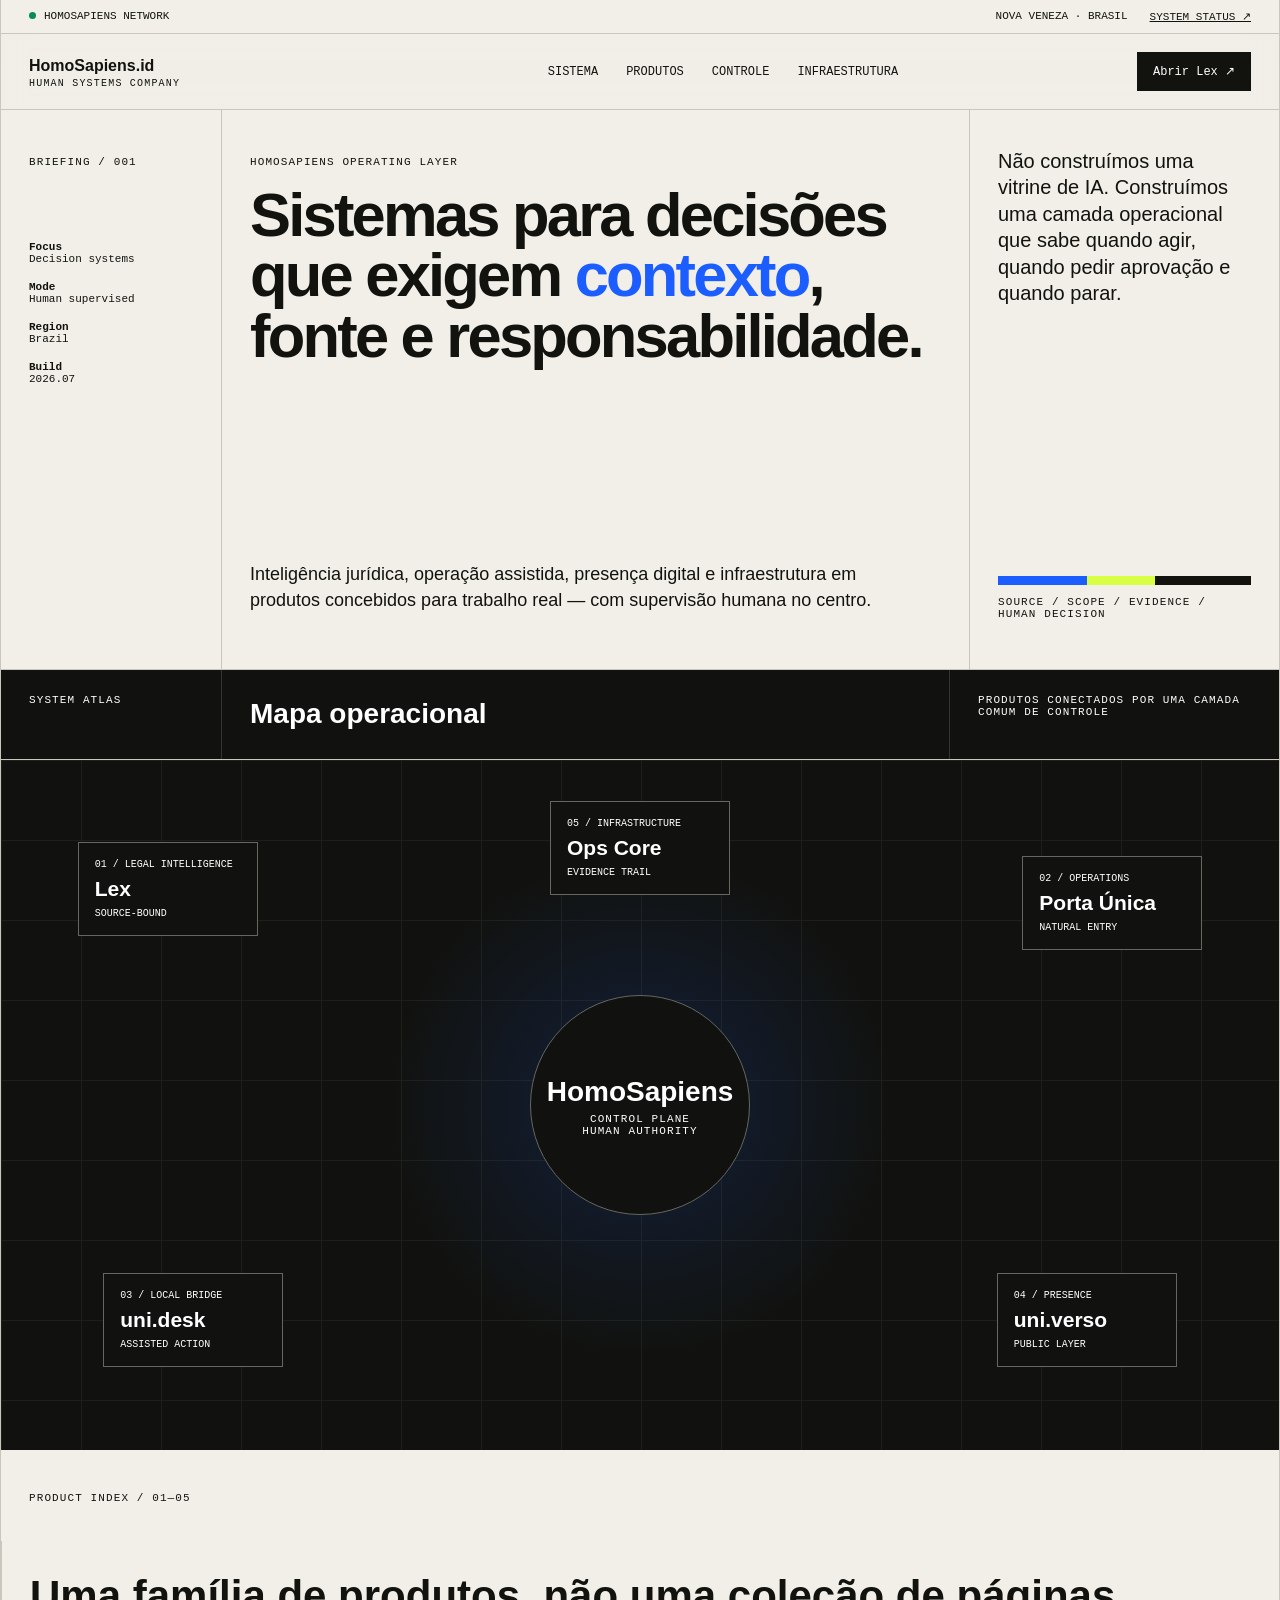
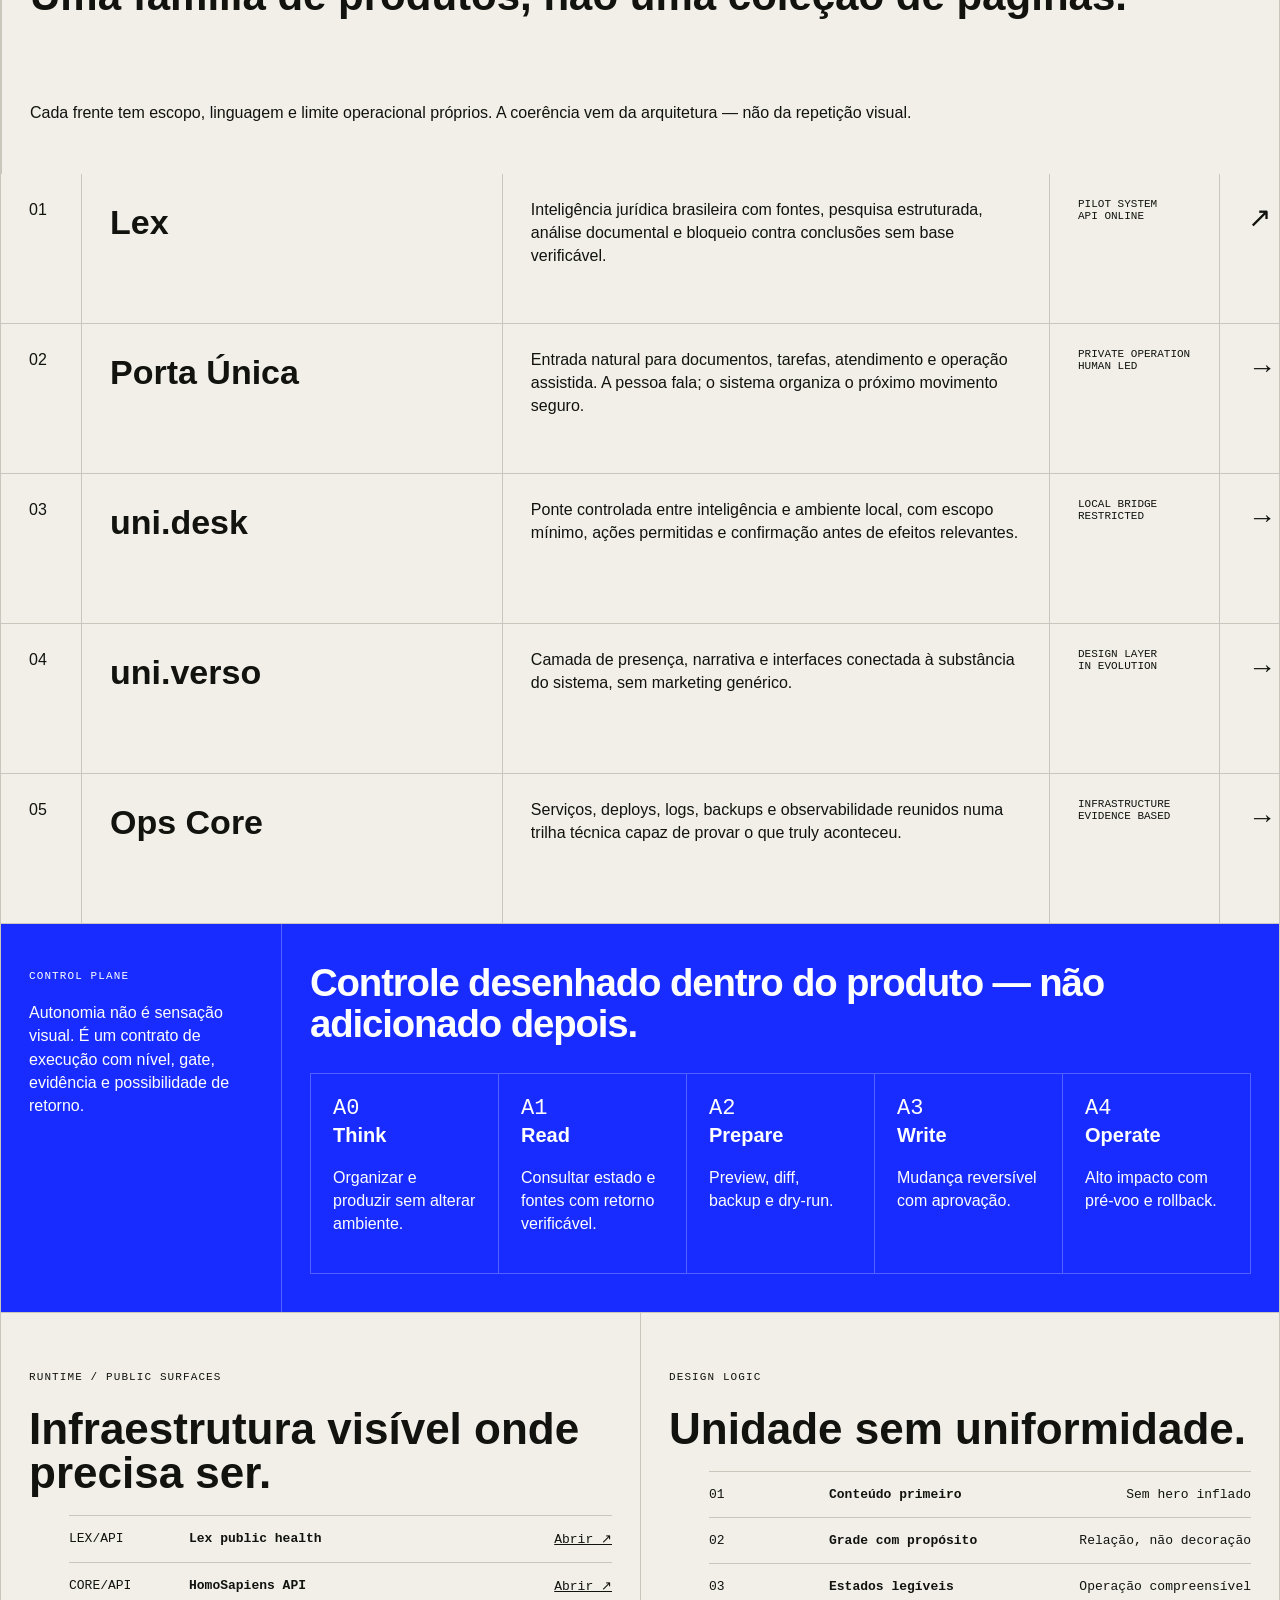
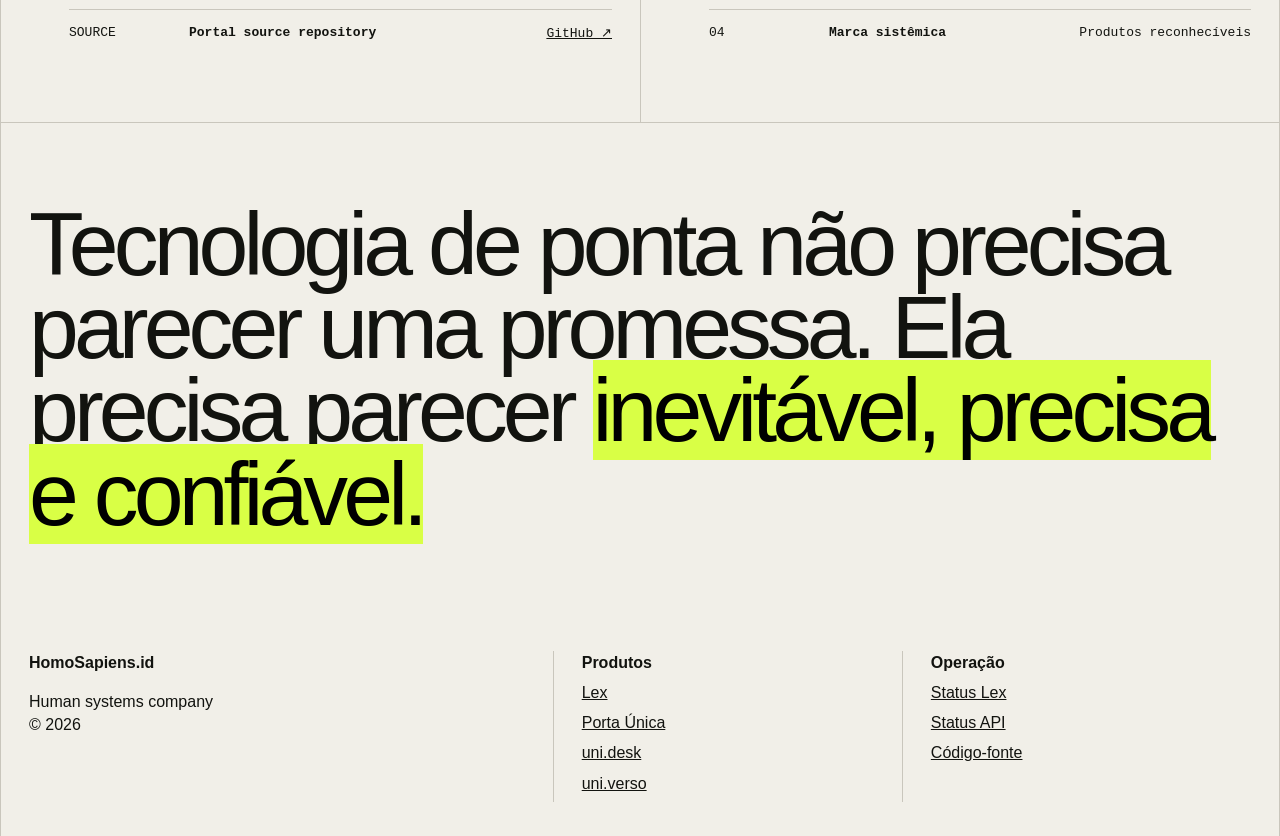
==== commit fb719201: "Refine hero and control typography scale" ====
--- a/site/index.html
+++ b/site/index.html
@@ -1,3 +1,3 @@
 <!doctype html><html lang="pt-BR"><head><meta charset="utf-8"><meta name="viewport" content="width=device-width,initial-scale=1"><title>HomoSapiens.id</title><meta name="description" content="Sistemas para decisões que exigem contexto, fonte e responsabilidade."><style>
-:root{--p:#f1efe8;--i:#12130f;--l:#c9c6bc;--b:#1c5dff;--g:#d9ff45;--m:ui-monospace,SFMono-Regular,Consolas,monospace;--s:Arial,Helvetica,sans-serif}*{box-sizing:border-box}html{scroll-behavior:smooth}body{margin:0;background:var(--p);color:var(--i);font:16px/1.45 var(--s)}a{color:inherit}.shell{max-width:1600px;margin:auto;border-inline:1px solid var(--l)}.bar,.nav,.hero,.head,.products article,.control,.proof,footer{display:grid;border-bottom:1px solid var(--l)}.bar{grid-template-columns:1fr auto auto;gap:22px;padding:10px 28px;font:11px var(--m);text-transform:uppercase}.dot{display:inline-block;width:7px;height:7px;border-radius:50%;background:#098b55;margin-right:8px}.nav{position:sticky;top:0;z-index:9;background:rgba(241,239,232,.94);backdrop-filter:blur(14px);grid-template-columns:280px 1fr auto;align-items:center;padding:18px 28px}.brand{text-decoration:none;font-weight:800}.brand small{display:block;font:10px var(--m);letter-spacing:.12em;text-transform:uppercase}.links{display:flex;justify-content:center;gap:28px}.links a{font:12px var(--m);text-decoration:none;text-transform:uppercase}.cta{background:var(--i);color:#fff;padding:12px 16px;text-decoration:none;font:12px var(--m)}.hero{grid-template-columns:220px 1fr 330px;min-height:650px}.hero>*{padding:38px 28px}.hero>*+*{border-left:1px solid var(--l)}.k{font:11px var(--m);letter-spacing:.1em;text-transform:uppercase}.meta{display:grid;gap:16px;margin-top:70px;font:11px var(--m)}.meta b,.meta i{display:block;font-style:normal}.main{display:flex;flex-direction:column;justify-content:space-between}.main h1{font-size:clamp(48px,7vw,112px);line-height:.9;letter-spacing:-.065em;margin:10px 0 50px;max-width:980px;font-weight:600}.main h1 em{color:var(--b);font-style:normal}.main p{max-width:700px;font-size:20px}.side{display:flex;flex-direction:column;justify-content:space-between}.side blockquote{margin:0;font-size:25px;line-height:1.2}.signal{height:9px;background:linear-gradient(90deg,var(--b) 0 35%,var(--g) 35% 62%,var(--i) 62%)}.atlas{background:#11120f;color:white}.head{grid-template-columns:220px 1fr 330px}.head>*{padding:24px 28px}.head>*+*{border-left:1px solid #34352f}.head h2{margin:0;font-size:28px}.map{height:690px;position:relative;overflow:hidden;background:radial-gradient(circle at center,rgba(30,94,255,.18),transparent 35%),linear-gradient(#1e1f1b 1px,transparent 1px),linear-gradient(90deg,#1e1f1b 1px,transparent 1px);background-size:auto,80px 80px,80px 80px}.core,.node{position:absolute;border:1px solid #66675f;background:#11120f;color:white;padding:16px}.core{inset:50% auto auto 50%;transform:translate(-50%,-50%);width:220px;height:220px;border-radius:50%;display:grid;place-content:center;text-align:center}.core strong{font-size:28px}.node{width:180px;text-align:left}.node small,.node em{display:block;font:10px var(--m);text-transform:uppercase;font-style:normal}.node strong{display:block;font-size:21px;margin:7px 0}.n1{left:6%;top:12%}.n2{right:6%;top:14%}.n3{left:8%;bottom:12%}.n4{right:8%;bottom:12%}.n5{left:50%;top:6%;transform:translateX(-50%)}.section-title{grid-template-columns:220px 1fr 330px}.section-title>*{padding:34px 28px}.section-title>*+*{border-left:1px solid var(--l)}.section-title h2{font-size:42px;line-height:1;margin:0}.products article{grid-template-columns:80px 1fr 1.3fr 170px 60px;min-height:150px;align-items:stretch}.products article>*{padding:24px 28px}.products article>*+*{border-left:1px solid var(--l)}.products h3{font-size:34px;margin:0}.products p{margin:0}.state{font:11px var(--m);text-transform:uppercase}.go{font-size:28px}.products a{text-decoration:none}.products article:hover{background:var(--g)}.control{grid-template-columns:300px 1fr;background:#182cff;color:white}.control>*{padding:45px 28px}.control>*+*{border-left:1px solid rgba(255,255,255,.25)}.control h2{font-size:50px;line-height:1;margin:0 0 34px}.levels{display:grid;grid-template-columns:repeat(5,1fr);border-top:1px solid rgba(255,255,255,.25);border-left:1px solid rgba(255,255,255,.25)}.levels div{padding:22px;border-right:1px solid rgba(255,255,255,.25);border-bottom:1px solid rgba(255,255,255,.25)}.levels b{display:block;font:22px var(--m)}.levels strong{font-size:20px}.proof{grid-template-columns:1fr 1fr}.proof section{padding:50px 28px}.proof section+section{border-left:1px solid var(--l)}.proof h2{font-size:44px;line-height:1;margin:20px 0}.proof li{display:grid;grid-template-columns:100px 1fr auto;gap:20px;padding:15px 0;border-top:1px solid var(--l);font:13px var(--m)}.manifest{padding:80px 28px}.manifest p{font-size:clamp(42px,7vw,100px);line-height:.93;letter-spacing:-.055em;max-width:1400px;margin:0}.manifest mark{background:var(--g)}footer{grid-template-columns:1.5fr 1fr 1fr;padding:35px 28px}footer a{display:block;margin:7px 0}footer>*+*{border-left:1px solid var(--l);padding-left:28px}@media(max-width:900px){.bar{grid-template-columns:1fr}.bar span:not(:first-child),.links{display:none}.nav{grid-template-columns:1fr auto}.hero,.head,.section-title,.control,.proof,footer{grid-template-columns:1fr}.hero>*+*,.head>*+*,.section-title>*+*,.control>*+*,.proof section+*,footer>*+*{border-left:0;border-top:1px solid var(--l)}.hero{min-height:0}.main h1{font-size:54px}.map{height:700px}.node{width:150px}.products article{grid-template-columns:60px 1fr 60px}.products .desc,.products .state{grid-column:2/3;border-left:1px solid var(--l);border-top:1px solid var(--l)}.products .go{grid-column:3;grid-row:1/4}.levels{grid-template-columns:1fr 1fr}.proof{grid-template-columns:1fr}.manifest p{font-size:46px}}
-</style></head><body><div class="shell"><div class="bar"><span><i class="dot"></i>HomoSapiens network</span><span>Nova Veneza · Brasil</span><a href="https://lex.homosapiens.id/health">System status ↗</a></div><header class="nav"><a class="brand" href="#"><span>HomoSapiens.id</span><small>Human systems company</small></a><nav class="links"><a href="#sistema">Sistema</a><a href="#produtos">Produtos</a><a href="#controle">Controle</a><a href="#infra">Infraestrutura</a></nav><a class="cta" href="https://lex.homosapiens.id">Abrir Lex ↗</a></header><main><section class="hero"><aside><span class="k">Briefing / 001</span><div class="meta"><span><b>Focus</b><i>Decision systems</i></span><span><b>Mode</b><i>Human supervised</i></span><span><b>Region</b><i>Brazil</i></span><span><b>Build</b><i>2026.07</i></span></div></aside><div class="main"><div><span class="k">HomoSapiens operating layer</span><h1>Sistemas para decisões que exigem <em>contexto</em>, fonte e responsabilidade.</h1></div><p>Inteligência jurídica, operação assistida, presença digital e infraestrutura em produtos concebidos para trabalho real — com supervisão humana no centro.</p></div><aside class="side"><blockquote>Não construímos uma vitrine de IA. Construímos uma camada operacional que sabe quando agir, quando pedir aprovação e quando parar.</blockquote><div><div class="signal"></div><p class="k">SOURCE / SCOPE / EVIDENCE / HUMAN DECISION</p></div></aside></section><section class="atlas" id="sistema"><header class="head"><span class="k">System atlas</span><h2>Mapa operacional</h2><span class="k">Produtos conectados por uma camada comum de controle</span></header><div class="map"><div class="core"><strong>HomoSapiens</strong><span class="k">Control plane<br>Human authority</span></div><button class="node n1"><small>01 / Legal intelligence</small><strong>Lex</strong><em>Source-bound</em></button><button class="node n2"><small>02 / Operations</small><strong>Porta Única</strong><em>Natural entry</em></button><button class="node n3"><small>03 / Local bridge</small><strong>uni.desk</strong><em>Assisted action</em></button><button class="node n4"><small>04 / Presence</small><strong>uni.verso</strong><em>Public layer</em></button><button class="node n5"><small>05 / Infrastructure</small><strong>Ops Core</strong><em>Evidence trail</em></button></div></section><section class="section-title"><div><span class="k">Product index / 01—05</span></div><div><h2>Uma família de produtos, não uma coleção de páginas.</h2></div><div><p>Cada frente tem escopo, linguagem e limite operacional próprios. A coerência vem da arquitetura — não da repetição visual.</p></div></section><section class="products" id="produtos"><a href="https://lex.homosapiens.id"><article><span>01</span><h3>Lex</h3><p class="desc">Inteligência jurídica brasileira com fontes, pesquisa estruturada, análise documental e bloqueio contra conclusões sem base verificável.</p><span class="state">Pilot system<br>API online</span><span class="go">↗</span></article></a><article><span>02</span><h3>Porta Única</h3><p class="desc">Entrada natural para documentos, tarefas, atendimento e operação assistida. A pessoa fala; o sistema organiza o próximo movimento seguro.</p><span class="state">Private operation<br>Human led</span><span class="go">→</span></article><article><span>03</span><h3>uni.desk</h3><p class="desc">Ponte controlada entre inteligência e ambiente local, com escopo mínimo, ações permitidas e confirmação antes de efeitos relevantes.</p><span class="state">Local bridge<br>Restricted</span><span class="go">→</span></article><article><span>04</span><h3>uni.verso</h3><p class="desc">Camada de presença, narrativa e interfaces conectada à substância do sistema, sem marketing genérico.</p><span class="state">Design layer<br>In evolution</span><span class="go">→</span></article><article><span>05</span><h3>Ops Core</h3><p class="desc">Serviços, deploys, logs, backups e observabilidade reunidos numa trilha técnica capaz de provar o que realmente aconteceu.</p><span class="state">Infrastructure<br>Evidence based</span><span class="go">→</span></article></section><section class="control" id="controle"><aside><span class="k">Control plane</span><p>Autonomia não é sensação visual. É um contrato de execução com nível, gate, evidência e possibilidade de retorno.</p></aside><div><h2>Controle desenhado dentro do produto — não adicionado depois.</h2><div class="levels"><div><b>A0</b><strong>Think</strong><p>Organizar e produzir sem alterar ambiente.</p></div><div><b>A1</b><strong>Read</strong><p>Consultar estado e fontes com retorno verificável.</p></div><div><b>A2</b><strong>Prepare</strong><p>Preview, diff, backup e dry-run.</p></div><div><b>A3</b><strong>Write</strong><p>Mudança reversível com aprovação.</p></div><div><b>A4</b><strong>Operate</strong><p>Alto impacto com pré-voo e rollback.</p></div></div></div></section><section class="proof" id="infra"><section><span class="k">Runtime / public surfaces</span><h2>Infraestrutura visível onde precisa ser.</h2><ul><li><code>LEX/API</code><strong>Lex public health</strong><a href="https://lex.homosapiens.id/health">Abrir ↗</a></li><li><code>CORE/API</code><strong>HomoSapiens API</strong><a href="https://api.homosapiens.id/health">Abrir ↗</a></li><li><code>SOURCE</code><strong>Portal source repository</strong><a href="https://github.com/milenapsa/homosapiens-site">GitHub ↗</a></li></ul></section><section><span class="k">Design logic</span><h2>Unidade sem uniformidade.</h2><ul><li><code>01</code><strong>Conteúdo primeiro</strong><span>Sem hero inflado</span></li><li><code>02</code><strong>Grade com propósito</strong><span>Relação, não decoração</span></li><li><code>03</code><strong>Estados legíveis</strong><span>Operação compreensível</span></li><li><code>04</code><strong>Marca sistêmica</strong><span>Produtos reconhecíveis</span></li></ul></section></section><section class="manifest"><p>Tecnologia de ponta não precisa parecer uma promessa. Ela precisa parecer <mark>inevitável, precisa e confiável.</mark></p></section></main><footer><div><strong>HomoSapiens.id</strong><p>Human systems company<br>© 2026</p></div><div><b>Produtos</b><a href="https://lex.homosapiens.id">Lex</a><a href="#produtos">Porta Única</a><a href="#produtos">uni.desk</a><a href="#produtos">uni.verso</a></div><div><b>Operação</b><a href="https://lex.homosapiens.id/health">Status Lex</a><a href="https://api.homosapiens.id/health">Status API</a><a href="https://github.com/milenapsa/homosapiens-site">Código-fonte</a></div></footer></div></body></html>+:root{--p:#f1efe8;--i:#12130f;--l:#c9c6bc;--b:#1c5dff;--g:#d9ff45;--m:ui-monospace,SFMono-Regular,Consolas,monospace;--s:Arial,Helvetica,sans-serif}*{box-sizing:border-box}html{scroll-behavior:smooth}body{margin:0;background:var(--p);color:var(--i);font:16px/1.45 var(--s)}a{color:inherit}.shell{max-width:1600px;margin:auto;border-inline:1px solid var(--l)}.bar,.nav,.hero,.head,.products article,.control,.proof,footer{display:grid;border-bottom:1px solid var(--l)}.bar{grid-template-columns:1fr auto auto;gap:22px;padding:10px 28px;font:11px var(--m);text-transform:uppercase}.dot{display:inline-block;width:7px;height:7px;border-radius:50%;background:#098b55;margin-right:8px}.nav{position:sticky;top:0;z-index:9;background:rgba(241,239,232,.94);backdrop-filter:blur(14px);grid-template-columns:280px 1fr auto;align-items:center;padding:18px 28px}.brand{text-decoration:none;font-weight:800}.brand small{display:block;font:10px var(--m);letter-spacing:.12em;text-transform:uppercase}.links{display:flex;justify-content:center;gap:28px}.links a{font:12px var(--m);text-decoration:none;text-transform:uppercase}.cta{background:var(--i);color:#fff;padding:12px 16px;text-decoration:none;font:12px var(--m)}.hero{grid-template-columns:220px minmax(0,1fr) 310px;min-height:560px}.hero>*{padding:38px 28px}.hero>*+*{border-left:1px solid var(--l)}.k{font:11px var(--m);letter-spacing:.1em;text-transform:uppercase}.meta{display:grid;gap:16px;margin-top:70px;font:11px var(--m)}.meta b,.meta i{display:block;font-style:normal}.main{display:flex;flex-direction:column;justify-content:space-between}.main h1{font-size:clamp(44px,4.8vw,76px);line-height:.98;letter-spacing:-.045em;margin:14px 0 36px;max-width:820px;font-weight:600}.main h1 em{color:var(--b);font-style:normal}.main p{max-width:660px;font-size:18px}.side{display:flex;flex-direction:column;justify-content:space-between}.side blockquote{margin:0;max-width:270px;font-size:20px;line-height:1.32}.signal{height:9px;background:linear-gradient(90deg,var(--b) 0 35%,var(--g) 35% 62%,var(--i) 62%)}.atlas{background:#11120f;color:white}.head{grid-template-columns:220px 1fr 330px}.head>*{padding:24px 28px}.head>*+*{border-left:1px solid #34352f}.head h2{margin:0;font-size:28px}.map{height:690px;position:relative;overflow:hidden;background:radial-gradient(circle at center,rgba(30,94,255,.18),transparent 35%),linear-gradient(#1e1f1b 1px,transparent 1px),linear-gradient(90deg,#1e1f1b 1px,transparent 1px);background-size:auto,80px 80px,80px 80px}.core,.node{position:absolute;border:1px solid #66675f;background:#11120f;color:white;padding:16px}.core{inset:50% auto auto 50%;transform:translate(-50%,-50%);width:220px;height:220px;border-radius:50%;display:grid;place-content:center;text-align:center}.core strong{font-size:28px}.node{width:180px;text-align:left}.node small,.node em{display:block;font:10px var(--m);text-transform:uppercase;font-style:normal}.node strong{display:block;font-size:21px;margin:7px 0}.n1{left:6%;top:12%}.n2{right:6%;top:14%}.n3{left:8%;bottom:12%}.n4{right:8%;bottom:12%}.n5{left:50%;top:6%;transform:translateX(-50%)}.section-title{grid-template-columns:220px 1fr 330px}.section-title>*{padding:34px 28px}.section-title>*+*{border-left:1px solid var(--l)}.section-title h2{font-size:42px;line-height:1;margin:0}.products article{grid-template-columns:80px 1fr 1.3fr 170px 60px;min-height:150px;align-items:stretch}.products article>*{padding:24px 28px}.products article>*+*{border-left:1px solid var(--l)}.products h3{font-size:34px;margin:0}.products p{margin:0}.state{font:11px var(--m);text-transform:uppercase}.go{font-size:28px}.products a{text-decoration:none}.products article:hover{background:var(--g)}.control{grid-template-columns:280px 1fr;background:#182cff;color:white}.control>*{padding:38px 28px}.control>*+*{border-left:1px solid rgba(255,255,255,.25)}.control h2{font-size:clamp(30px,3vw,42px);line-height:1.08;letter-spacing:-.03em;max-width:860px;margin:0 0 28px}.levels{display:grid;grid-template-columns:repeat(5,1fr);border-top:1px solid rgba(255,255,255,.25);border-left:1px solid rgba(255,255,255,.25)}.levels div{padding:22px;border-right:1px solid rgba(255,255,255,.25);border-bottom:1px solid rgba(255,255,255,.25)}.levels b{display:block;font:22px var(--m)}.levels strong{font-size:20px}.proof{grid-template-columns:1fr 1fr}.proof section{padding:50px 28px}.proof section+section{border-left:1px solid var(--l)}.proof h2{font-size:44px;line-height:1;margin:20px 0}.proof li{display:grid;grid-template-columns:100px 1fr auto;gap:20px;padding:15px 0;border-top:1px solid var(--l);font:13px var(--m)}.manifest{padding:80px 28px}.manifest p{font-size:clamp(42px,7vw,100px);line-height:.93;letter-spacing:-.055em;max-width:1400px;margin:0}.manifest mark{background:var(--g)}footer{grid-template-columns:1.5fr 1fr 1fr;padding:35px 28px}footer a{display:block;margin:7px 0}footer>*+*{border-left:1px solid var(--l);padding-left:28px}@media(max-width:900px){.bar{grid-template-columns:1fr}.bar span:not(:first-child),.links{display:none}.nav{grid-template-columns:1fr auto}.hero,.head,.section-title,.control,.proof,footer{grid-template-columns:1fr}.hero>*+*,.head>*+*,.section-title>*+*,.control>*+*,.proof section+*,footer>*+*{border-left:0;border-top:1px solid var(--l)}.hero{min-height:0}.main h1{font-size:42px;line-height:1.02}.map{height:700px}.node{width:150px}.products article{grid-template-columns:60px 1fr 60px}.products .desc,.products .state{grid-column:2/3;border-left:1px solid var(--l);border-top:1px solid var(--l)}.products .go{grid-column:3;grid-row:1/4}.levels{grid-template-columns:1fr 1fr}.proof{grid-template-columns:1fr}.manifest p{font-size:46px}}
+</style></head><body><div class="shell"><div class="bar"><span><i class="dot"></i>HomoSapiens network</span><span>Nova Veneza · Brasil</span><a href="https://lex.homosapiens.id/health">System status ↗</a></div><header class="nav"><a class="brand" href="#"><span>HomoSapiens.id</span><small>Human systems company</small></a><nav class="links"><a href="#sistema">Sistema</a><a href="#produtos">Produtos</a><a href="#controle">Controle</a><a href="#infra">Infraestrutura</a></nav><a class="cta" href="https://lex.homosapiens.id">Abrir Lex ↗</a></header><main><section class="hero"><aside><span class="k">Briefing / 001</span><div class="meta"><span><b>Focus</b><i>Decision systems</i></span><span><b>Mode</b><i>Human supervised</i></span><span><b>Region</b><i>Brazil</i></span><span><b>Build</b><i>2026.07</i></span></div></aside><div class="main"><div><span class="k">HomoSapiens operating layer</span><h1>Sistemas para decisões que exigem <em>contexto</em>, fonte e responsabilidade.</h1></div><p>Inteligência jurídica, operação assistida, presença digital e infraestrutura em produtos concebidos para trabalho real — com supervisão humana no centro.</p></div><aside class="side"><blockquote>Não construímos uma vitrine de IA. Construímos uma camada operacional que sabe quando agir, quando pedir aprovação e quando parar.</blockquote><div><div class="signal"></div><p class="k">SOURCE / SCOPE / EVIDENCE / HUMAN DECISION</p></div></aside></section><section class="atlas" id="sistema"><header class="head"><span class="k">System atlas</span><h2>Mapa operacional</h2><span class="k">Produtos conectados por uma camada comum de controle</span></header><div class="map"><div class="core"><strong>HomoSapiens</strong><span class="k">Control plane<br>Human authority</span></div><button class="node n1"><small>01 / Legal intelligence</small><strong>Lex</strong><em>Source-bound</em></button><button class="node n2"><small>02 / Operations</small><strong>Porta Única</strong><em>Natural entry</em></button><button class="node n3"><small>03 / Local bridge</small><strong>uni.desk</strong><em>Assisted action</em></button><button class="node n4"><small>04 / Presence</small><strong>uni.verso</strong><em>Public layer</em></button><button class="node n5"><small>05 / Infrastructure</small><strong>Ops Core</strong><em>Evidence trail</em></button></div></section><section class="section-title"><div><span class="k">Product index / 01—05</span></div><div><h2>Uma família de produtos, não uma coleção de páginas.</h2></div><div><p>Cada frente tem escopo, linguagem e limite operacional próprios. A coerência vem da arquitetura — não da repetição visual.</p></div></section><section class="products" id="produtos"><a href="https://lex.homosapiens.id"><article><span>01</span><h3>Lex</h3><p class="desc">Inteligência jurídica brasileira com fontes, pesquisa estruturada, análise documental e bloqueio contra conclusões sem base verificável.</p><span class="state">Pilot system<br>API online</span><span class="go">↗</span></article></a><article><span>02</span><h3>Porta Única</h3><p class="desc">Entrada natural para documentos, tarefas, atendimento e operação assistida. A pessoa fala; o sistema organiza o próximo movimento seguro.</p><span class="state">Private operation<br>Human led</span><span class="go">→</span></article><article><span>03</span><h3>uni.desk</h3><p class="desc">Ponte controlada entre inteligência e ambiente local, com escopo mínimo, ações permitidas e confirmação antes de efeitos relevantes.</p><span class="state">Local bridge<br>Restricted</span><span class="go">→</span></article><article><span>04</span><h3>uni.verso</h3><p class="desc">Camada de presença, narrativa e interfaces conectada à substância do sistema, sem marketing genérico.</p><span class="state">Design layer<br>In evolution</span><span class="go">→</span></article><article><span>05</span><h3>Ops Core</h3><p class="desc">Serviços, deploys, logs, backups e observabilidade reunidos numa trilha técnica capaz de provar o que truly aconteceu.</p><span class="state">Infrastructure<br>Evidence based</span><span class="go">→</span></article></section><section class="control" id="controle"><aside><span class="k">Control plane</span><p>Autonomia não é sensação visual. É um contrato de execução com nível, gate, evidência e possibilidade de retorno.</p></aside><div><h2>Controle desenhado dentro do produto — não adicionado depois.</h2><div class="levels"><div><b>A0</b><strong>Think</strong><p>Organizar e produzir sem alterar ambiente.</p></div><div><b>A1</b><strong>Read</strong><p>Consultar estado e fontes com retorno verificável.</p></div><div><b>A2</b><strong>Prepare</strong><p>Preview, diff, backup e dry-run.</p></div><div><b>A3</b><strong>Write</strong><p>Mudança reversível com aprovação.</p></div><div><b>A4</b><strong>Operate</strong><p>Alto impacto com pré-voo e rollback.</p></div></div></div></section><section class="proof" id="infra"><section><span class="k">Runtime / public surfaces</span><h2>Infraestrutura visível onde precisa ser.</h2><ul><li><code>LEX/API</code><strong>Lex public health</strong><a href="https://lex.homosapiens.id/health">Abrir ↗</a></li><li><code>CORE/API</code><strong>HomoSapiens API</strong><a href="https://api.homosapiens.id/health">Abrir ↗</a></li><li><code>SOURCE</code><strong>Portal source repository</strong><a href="https://github.com/milenapsa/homosapiens-site">GitHub ↗</a></li></ul></section><section><span class="k">Design logic</span><h2>Unidade sem uniformidade.</h2><ul><li><code>01</code><strong>Conteúdo primeiro</strong><span>Sem hero inflado</span></li><li><code>02</code><strong>Grade com propósito</strong><span>Relação, não decoração</span></li><li><code>03</code><strong>Estados legíveis</strong><span>Operação compreensível</span></li><li><code>04</code><strong>Marca sistêmica</strong><span>Produtos reconhecíveis</span></li></ul></section></section><section class="manifest"><p>Tecnologia de ponta não precisa parecer uma promessa. Ela precisa parecer <mark>inevitável, precisa e confiável.</mark></p></section></main><footer><div><strong>HomoSapiens.id</strong><p>Human systems company<br>© 2026</p></div><div><b>Produtos</b><a href="https://lex.homosapiens.id">Lex</a><a href="#produtos">Porta Única</a><a href="#produtos">uni.desk</a><a href="#produtos">uni.verso</a></div><div><b>Operação</b><a href="https://lex.homosapiens.id/health">Status Lex</a><a href="https://api.homosapiens.id/health">Status API</a><a href="https://github.com/milenapsa/homosapiens-site">Código-fonte</a></div></footer></div></body></html>
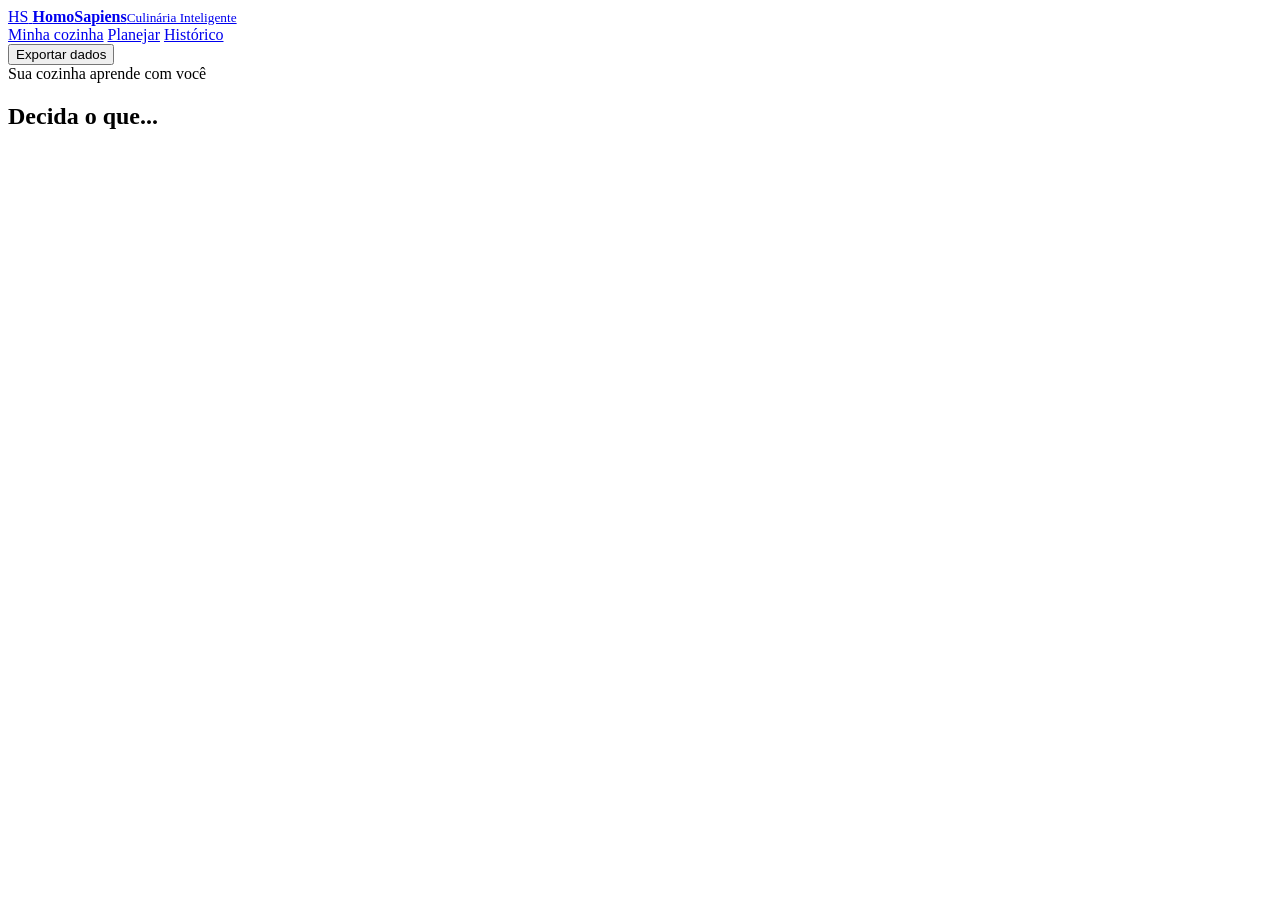
==== commit 849233c9: "feat: publicar experiência culinária inteligente funcional" ====
--- a/site/index.html
+++ b/site/index.html
@@ -1,3 +1,28 @@
-<!doctype html><html lang="pt-BR"><head><meta charset="utf-8"><meta name="viewport" content="width=device-width,initial-scale=1"><title>HomoSapiens.id</title><meta name="description" content="Sistemas para decisões que exigem contexto, fonte e responsabilidade."><style>
-:root{--p:#f1efe8;--i:#12130f;--l:#c9c6bc;--b:#1c5dff;--g:#d9ff45;--m:ui-monospace,SFMono-Regular,Consolas,monospace;--s:Arial,Helvetica,sans-serif}*{box-sizing:border-box}html{scroll-behavior:smooth}body{margin:0;background:var(--p);color:var(--i);font:16px/1.45 var(--s)}a{color:inherit}.shell{max-width:1600px;margin:auto;border-inline:1px solid var(--l)}.bar,.nav,.hero,.head,.products article,.control,.proof,footer{display:grid;border-bottom:1px solid var(--l)}.bar{grid-template-columns:1fr auto auto;gap:22px;padding:10px 28px;font:11px var(--m);text-transform:uppercase}.dot{display:inline-block;width:7px;height:7px;border-radius:50%;background:#098b55;margin-right:8px}.nav{position:sticky;top:0;z-index:9;background:rgba(241,239,232,.94);backdrop-filter:blur(14px);grid-template-columns:280px 1fr auto;align-items:center;padding:18px 28px}.brand{text-decoration:none;font-weight:800}.brand small{display:block;font:10px var(--m);letter-spacing:.12em;text-transform:uppercase}.links{display:flex;justify-content:center;gap:28px}.links a{font:12px var(--m);text-decoration:none;text-transform:uppercase}.cta{background:var(--i);color:#fff;padding:12px 16px;text-decoration:none;font:12px var(--m)}.hero{grid-template-columns:220px minmax(0,1fr) 310px;min-height:560px}.hero>*{padding:38px 28px}.hero>*+*{border-left:1px solid var(--l)}.k{font:11px var(--m);letter-spacing:.1em;text-transform:uppercase}.meta{display:grid;gap:16px;margin-top:70px;font:11px var(--m)}.meta b,.meta i{display:block;font-style:normal}.main{display:flex;flex-direction:column;justify-content:space-between}.main h1{font-size:clamp(44px,4.8vw,76px);line-height:.98;letter-spacing:-.045em;margin:14px 0 36px;max-width:820px;font-weight:600}.main h1 em{color:var(--b);font-style:normal}.main p{max-width:660px;font-size:18px}.side{display:flex;flex-direction:column;justify-content:space-between}.side blockquote{margin:0;max-width:270px;font-size:20px;line-height:1.32}.signal{height:9px;background:linear-gradient(90deg,var(--b) 0 35%,var(--g) 35% 62%,var(--i) 62%)}.atlas{background:#11120f;color:white}.head{grid-template-columns:220px 1fr 330px}.head>*{padding:24px 28px}.head>*+*{border-left:1px solid #34352f}.head h2{margin:0;font-size:28px}.map{height:690px;position:relative;overflow:hidden;background:radial-gradient(circle at center,rgba(30,94,255,.18),transparent 35%),linear-gradient(#1e1f1b 1px,transparent 1px),linear-gradient(90deg,#1e1f1b 1px,transparent 1px);background-size:auto,80px 80px,80px 80px}.core,.node{position:absolute;border:1px solid #66675f;background:#11120f;color:white;padding:16px}.core{inset:50% auto auto 50%;transform:translate(-50%,-50%);width:220px;height:220px;border-radius:50%;display:grid;place-content:center;text-align:center}.core strong{font-size:28px}.node{width:180px;text-align:left}.node small,.node em{display:block;font:10px var(--m);text-transform:uppercase;font-style:normal}.node strong{display:block;font-size:21px;margin:7px 0}.n1{left:6%;top:12%}.n2{right:6%;top:14%}.n3{left:8%;bottom:12%}.n4{right:8%;bottom:12%}.n5{left:50%;top:6%;transform:translateX(-50%)}.section-title{grid-template-columns:220px 1fr 330px}.section-title>*{padding:34px 28px}.section-title>*+*{border-left:1px solid var(--l)}.section-title h2{font-size:42px;line-height:1;margin:0}.products article{grid-template-columns:80px 1fr 1.3fr 170px 60px;min-height:150px;align-items:stretch}.products article>*{padding:24px 28px}.products article>*+*{border-left:1px solid var(--l)}.products h3{font-size:34px;margin:0}.products p{margin:0}.state{font:11px var(--m);text-transform:uppercase}.go{font-size:28px}.products a{text-decoration:none}.products article:hover{background:var(--g)}.control{grid-template-columns:280px 1fr;background:#182cff;color:white}.control>*{padding:38px 28px}.control>*+*{border-left:1px solid rgba(255,255,255,.25)}.control h2{font-size:clamp(30px,3vw,42px);line-height:1.08;letter-spacing:-.03em;max-width:860px;margin:0 0 28px}.levels{display:grid;grid-template-columns:repeat(5,1fr);border-top:1px solid rgba(255,255,255,.25);border-left:1px solid rgba(255,255,255,.25)}.levels div{padding:22px;border-right:1px solid rgba(255,255,255,.25);border-bottom:1px solid rgba(255,255,255,.25)}.levels b{display:block;font:22px var(--m)}.levels strong{font-size:20px}.proof{grid-template-columns:1fr 1fr}.proof section{padding:50px 28px}.proof section+section{border-left:1px solid var(--l)}.proof h2{font-size:44px;line-height:1;margin:20px 0}.proof li{display:grid;grid-template-columns:100px 1fr auto;gap:20px;padding:15px 0;border-top:1px solid var(--l);font:13px var(--m)}.manifest{padding:80px 28px}.manifest p{font-size:clamp(42px,7vw,100px);line-height:.93;letter-spacing:-.055em;max-width:1400px;margin:0}.manifest mark{background:var(--g)}footer{grid-template-columns:1.5fr 1fr 1fr;padding:35px 28px}footer a{display:block;margin:7px 0}footer>*+*{border-left:1px solid var(--l);padding-left:28px}@media(max-width:900px){.bar{grid-template-columns:1fr}.bar span:not(:first-child),.links{display:none}.nav{grid-template-columns:1fr auto}.hero,.head,.section-title,.control,.proof,footer{grid-template-columns:1fr}.hero>*+*,.head>*+*,.section-title>*+*,.control>*+*,.proof section+*,footer>*+*{border-left:0;border-top:1px solid var(--l)}.hero{min-height:0}.main h1{font-size:42px;line-height:1.02}.map{height:700px}.node{width:150px}.products article{grid-template-columns:60px 1fr 60px}.products .desc,.products .state{grid-column:2/3;border-left:1px solid var(--l);border-top:1px solid var(--l)}.products .go{grid-column:3;grid-row:1/4}.levels{grid-template-columns:1fr 1fr}.proof{grid-template-columns:1fr}.manifest p{font-size:46px}}
-</style></head><body><div class="shell"><div class="bar"><span><i class="dot"></i>HomoSapiens network</span><span>Nova Veneza · Brasil</span><a href="https://lex.homosapiens.id/health">System status ↗</a></div><header class="nav"><a class="brand" href="#"><span>HomoSapiens.id</span><small>Human systems company</small></a><nav class="links"><a href="#sistema">Sistema</a><a href="#produtos">Produtos</a><a href="#controle">Controle</a><a href="#infra">Infraestrutura</a></nav><a class="cta" href="https://lex.homosapiens.id">Abrir Lex ↗</a></header><main><section class="hero"><aside><span class="k">Briefing / 001</span><div class="meta"><span><b>Focus</b><i>Decision systems</i></span><span><b>Mode</b><i>Human supervised</i></span><span><b>Region</b><i>Brazil</i></span><span><b>Build</b><i>2026.07</i></span></div></aside><div class="main"><div><span class="k">HomoSapiens operating layer</span><h1>Sistemas para decisões que exigem <em>contexto</em>, fonte e responsabilidade.</h1></div><p>Inteligência jurídica, operação assistida, presença digital e infraestrutura em produtos concebidos para trabalho real — com supervisão humana no centro.</p></div><aside class="side"><blockquote>Não construímos uma vitrine de IA. Construímos uma camada operacional que sabe quando agir, quando pedir aprovação e quando parar.</blockquote><div><div class="signal"></div><p class="k">SOURCE / SCOPE / EVIDENCE / HUMAN DECISION</p></div></aside></section><section class="atlas" id="sistema"><header class="head"><span class="k">System atlas</span><h2>Mapa operacional</h2><span class="k">Produtos conectados por uma camada comum de controle</span></header><div class="map"><div class="core"><strong>HomoSapiens</strong><span class="k">Control plane<br>Human authority</span></div><button class="node n1"><small>01 / Legal intelligence</small><strong>Lex</strong><em>Source-bound</em></button><button class="node n2"><small>02 / Operations</small><strong>Porta Única</strong><em>Natural entry</em></button><button class="node n3"><small>03 / Local bridge</small><strong>uni.desk</strong><em>Assisted action</em></button><button class="node n4"><small>04 / Presence</small><strong>uni.verso</strong><em>Public layer</em></button><button class="node n5"><small>05 / Infrastructure</small><strong>Ops Core</strong><em>Evidence trail</em></button></div></section><section class="section-title"><div><span class="k">Product index / 01—05</span></div><div><h2>Uma família de produtos, não uma coleção de páginas.</h2></div><div><p>Cada frente tem escopo, linguagem e limite operacional próprios. A coerência vem da arquitetura — não da repetição visual.</p></div></section><section class="products" id="produtos"><a href="https://lex.homosapiens.id"><article><span>01</span><h3>Lex</h3><p class="desc">Inteligência jurídica brasileira com fontes, pesquisa estruturada, análise documental e bloqueio contra conclusões sem base verificável.</p><span class="state">Pilot system<br>API online</span><span class="go">↗</span></article></a><article><span>02</span><h3>Porta Única</h3><p class="desc">Entrada natural para documentos, tarefas, atendimento e operação assistida. A pessoa fala; o sistema organiza o próximo movimento seguro.</p><span class="state">Private operation<br>Human led</span><span class="go">→</span></article><article><span>03</span><h3>uni.desk</h3><p class="desc">Ponte controlada entre inteligência e ambiente local, com escopo mínimo, ações permitidas e confirmação antes de efeitos relevantes.</p><span class="state">Local bridge<br>Restricted</span><span class="go">→</span></article><article><span>04</span><h3>uni.verso</h3><p class="desc">Camada de presença, narrativa e interfaces conectada à substância do sistema, sem marketing genérico.</p><span class="state">Design layer<br>In evolution</span><span class="go">→</span></article><article><span>05</span><h3>Ops Core</h3><p class="desc">Serviços, deploys, logs, backups e observabilidade reunidos numa trilha técnica capaz de provar o que truly aconteceu.</p><span class="state">Infrastructure<br>Evidence based</span><span class="go">→</span></article></section><section class="control" id="controle"><aside><span class="k">Control plane</span><p>Autonomia não é sensação visual. É um contrato de execução com nível, gate, evidência e possibilidade de retorno.</p></aside><div><h2>Controle desenhado dentro do produto — não adicionado depois.</h2><div class="levels"><div><b>A0</b><strong>Think</strong><p>Organizar e produzir sem alterar ambiente.</p></div><div><b>A1</b><strong>Read</strong><p>Consultar estado e fontes com retorno verificável.</p></div><div><b>A2</b><strong>Prepare</strong><p>Preview, diff, backup e dry-run.</p></div><div><b>A3</b><strong>Write</strong><p>Mudança reversível com aprovação.</p></div><div><b>A4</b><strong>Operate</strong><p>Alto impacto com pré-voo e rollback.</p></div></div></div></section><section class="proof" id="infra"><section><span class="k">Runtime / public surfaces</span><h2>Infraestrutura visível onde precisa ser.</h2><ul><li><code>LEX/API</code><strong>Lex public health</strong><a href="https://lex.homosapiens.id/health">Abrir ↗</a></li><li><code>CORE/API</code><strong>HomoSapiens API</strong><a href="https://api.homosapiens.id/health">Abrir ↗</a></li><li><code>SOURCE</code><strong>Portal source repository</strong><a href="https://github.com/milenapsa/homosapiens-site">GitHub ↗</a></li></ul></section><section><span class="k">Design logic</span><h2>Unidade sem uniformidade.</h2><ul><li><code>01</code><strong>Conteúdo primeiro</strong><span>Sem hero inflado</span></li><li><code>02</code><strong>Grade com propósito</strong><span>Relação, não decoração</span></li><li><code>03</code><strong>Estados legíveis</strong><span>Operação compreensível</span></li><li><code>04</code><strong>Marca sistêmica</strong><span>Produtos reconhecíveis</span></li></ul></section></section><section class="manifest"><p>Tecnologia de ponta não precisa parecer uma promessa. Ela precisa parecer <mark>inevitável, precisa e confiável.</mark></p></section></main><footer><div><strong>HomoSapiens.id</strong><p>Human systems company<br>© 2026</p></div><div><b>Produtos</b><a href="https://lex.homosapiens.id">Lex</a><a href="#produtos">Porta Única</a><a href="#produtos">uni.desk</a><a href="#produtos">uni.verso</a></div><div><b>Operação</b><a href="https://lex.homosapiens.id/health">Status Lex</a><a href="https://api.homosapiens.id/health">Status API</a><a href="https://github.com/milenapsa/homosapiens-site">Código-fonte</a></div></footer></div></body></html>+<!doctype html>
+<html lang="pt-BR">
+<head>
+  <meta charset="utf-8">
+  <meta name="viewport" content="width=device-width,initial-scale=1">
+  <meta name="description" content="HomoSapiens — inteligência culinária adaptativa para planejar refeições, organizar a despensa e reduzir desperdício.">
+  <title>HomoSapiens — Culinária Inteligente</title>
+  <link rel="stylesheet" href="/assets/style.css">
+</head>
+<body>
+  <header class="topbar">
+    <a class="brand" href="#inicio" aria-label="HomoSapiens">
+      <span class="brand-mark">HS</span>
+      <span><strong>HomoSapiens</strong><small>Culinária Inteligente</small></span>
+    </a>
+    <nav>
+      <a href="#cozinha">Minha cozinha</a>
+      <a href="#planejar">Planejar</a>
+      <a href="#historico">Histórico</a>
+    </nav>
+    <button class="ghost" id="exportBtn">Exportar dados</button>
+  </header>
+
+  <main>
+    <section id="inicio" class="hero">
+      <div>
+        <span class="eyebrow">Sua cozinha aprende com você</span>
+        <h1>Decida o que...
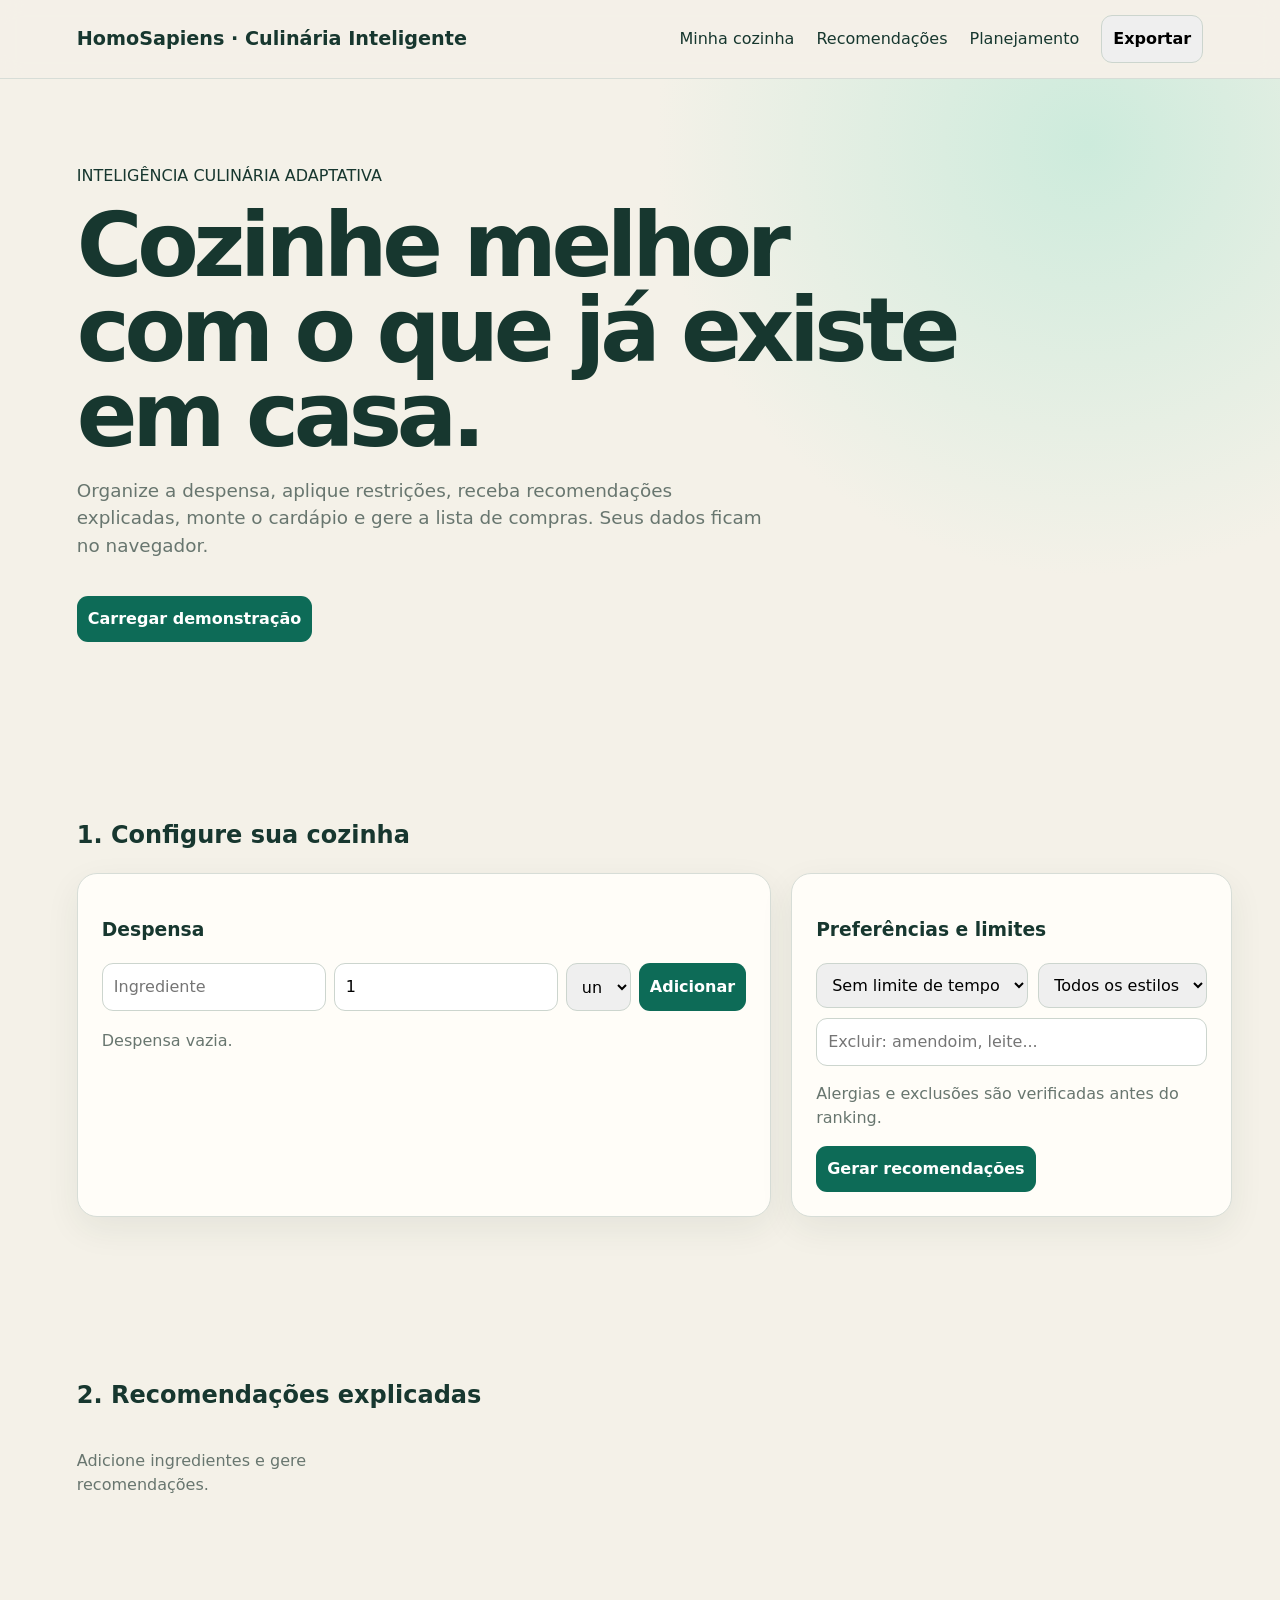
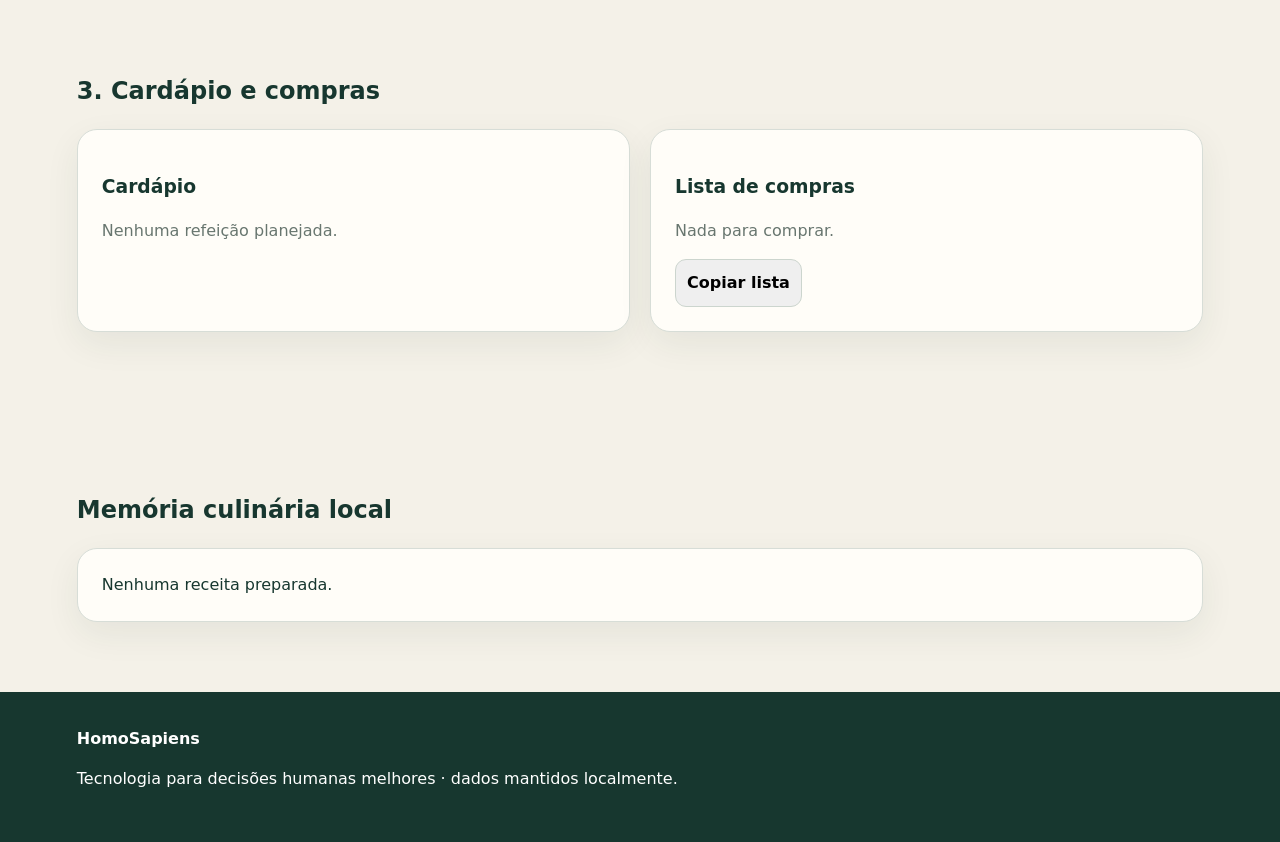
==== commit bd4edba6: "fix: substituir página incompleta por aplicação culinária funcional" ====
--- a/site/index.html
+++ b/site/index.html
@@ -1,28 +1,19 @@
-<!doctype html>
-<html lang="pt-BR">
-<head>
-  <meta charset="utf-8">
-  <meta name="viewport" content="width=device-width,initial-scale=1">
-  <meta name="description" content="HomoSapiens — inteligência culinária adaptativa para planejar refeições, organizar a despensa e reduzir desperdício.">
-  <title>HomoSapiens — Culinária Inteligente</title>
-  <link rel="stylesheet" href="/assets/style.css">
-</head>
-<body>
-  <header class="topbar">
-    <a class="brand" href="#inicio" aria-label="HomoSapiens">
-      <span class="brand-mark">HS</span>
-      <span><strong>HomoSapiens</strong><small>Culinária Inteligente</small></span>
-    </a>
-    <nav>
-      <a href="#cozinha">Minha cozinha</a>
-      <a href="#planejar">Planejar</a>
-      <a href="#historico">Histórico</a>
-    </nav>
-    <button class="ghost" id="exportBtn">Exportar dados</button>
-  </header>
-
-  <main>
-    <section id="inicio" class="hero">
-      <div>
-        <span class="eyebrow">Sua cozinha aprende com você</span>
-        <h1>Decida o que...+<!doctype html><html lang="pt-BR"><head><meta charset="utf-8"><meta name="viewport" content="width=device-width,initial-scale=1"><title>HomoSapiens — Culinária Inteligente</title><style>
+:root{--g:#0d6b57;--d:#17372f;--b:#f4f1e8;--w:#fffdf8;--m:#68766f}*{box-sizing:border-box}body{margin:0;background:var(--b);color:var(--d);font:16px system-ui;line-height:1.5}header{display:flex;align-items:center;gap:22px;padding:15px 6vw;position:sticky;top:0;background:#f4f1e8ee;backdrop-filter:blur(10px);border-bottom:1px solid #d7ddd7;z-index:2}header b{margin-right:auto;font-size:1.2rem}a{color:inherit;text-decoration:none}button,input,select{font:inherit;border:1px solid #ccd5ce;border-radius:11px;padding:11px}button{cursor:pointer;font-weight:700}.go{background:var(--g);color:white;border:0}.hero{padding:85px 6vw;background:radial-gradient(circle at 85% 10%,#cdebdc,transparent 35%)}h1{font-size:clamp(3rem,7vw,6rem);line-height:.95;letter-spacing:-.06em;max-width:900px;margin:15px 0}.hero p{max-width:700px;color:var(--m);font-size:1.15rem}.hero button{margin-top:18px}.wrap{padding:70px 6vw}.grid{display:grid;grid-template-columns:1fr 1fr;gap:20px}.card{background:var(--w);padding:24px;border-radius:20px;border:1px solid #d7ddd7;box-shadow:0 12px 35px #17372f12}.form{display:grid;grid-template-columns:2fr 1fr 1fr auto;gap:8px}.opts{display:grid;grid-template-columns:1fr 1fr;gap:10px}.opts input{grid-column:1/-1}.chips{display:flex;gap:8px;flex-wrap:wrap;margin-top:18px}.chip{background:#d9f0e6;border-radius:99px;padding:8px 11px}.chip i{cursor:pointer;color:#a33;font-style:normal}.recipes{display:grid;grid-template-columns:repeat(3,1fr);gap:18px}.recipe{background:white;border:1px solid #d7ddd7;border-radius:18px;padding:20px}.recipe small{color:var(--g);font-weight:800}.tags{display:flex;gap:6px;flex-wrap:wrap}.tag{background:#edf2ed;border-radius:99px;padding:4px 8px;font-size:.75rem}.actions{display:flex;gap:8px;margin-top:15px}.actions button{flex:1}.row{display:flex;justify-content:space-between;gap:10px;border-bottom:1px solid #e3e7e3;padding:10px 0}footer{padding:35px 6vw;background:var(--d);color:white}.muted{color:var(--m)}#toast{position:fixed;right:20px;bottom:20px;background:var(--d);color:white;padding:12px 16px;border-radius:10px;display:none}@media(max-width:800px){header a{display:none}.grid,.recipes{grid-template-columns:1fr}.form{grid-template-columns:1fr 1fr}.form input{grid-column:1/-1}.form button{grid-column:1/-1}}
+</style></head><body><header><b>HomoSapiens · Culinária Inteligente</b><a href="#cozinha">Minha cozinha</a><a href="#resultado">Recomendações</a><a href="#plano">Planejamento</a><button id="exp">Exportar</button></header>
+<section class="hero"><span>INTELIGÊNCIA CULINÁRIA ADAPTATIVA</span><h1>Cozinhe melhor com o que já existe em casa.</h1><p>Organize a despensa, aplique restrições, receba recomendações explicadas, monte o cardápio e gere a lista de compras. Seus dados ficam no navegador.</p><button class="go" id="demo">Carregar demonstração</button></section>
+<section class="wrap" id="cozinha"><h2>1. Configure sua cozinha</h2><div class="grid"><article class="card"><h3>Despensa</h3><form class="form" id="pf"><input id="ing" placeholder="Ingrediente" required><input id="qty" type="number" value="1" min=".1" step=".1"><select id="unit"><option>un</option><option>g</option><option>kg</option><option>ml</option></select><button class="go">Adicionar</button></form><div class="chips" id="pantry"></div></article><article class="card"><h3>Preferências e limites</h3><div class="opts"><select id="time"><option value="">Sem limite de tempo</option><option value="20">Até 20 min</option><option value="30">Até 30 min</option><option value="45">Até 45 min</option></select><select id="diet"><option value="">Todos os estilos</option><option value="vegano">Vegano</option><option value="vegetariano">Vegetariano</option><option value="sem_gluten">Sem glúten</option></select><input id="exclude" placeholder="Excluir: amendoim, leite..."></div><p class="muted">Alergias e exclusões são verificadas antes do ranking.</p><button class="go" id="rec">Gerar recomendações</button></article></div></section>
+<section class="wrap" id="resultado"><h2>2. Recomendações explicadas</h2><div class="recipes" id="recipes"><p class="muted">Adicione ingredientes e gere recomendações.</p></div></section>
+<section class="wrap" id="plano"><h2>3. Cardápio e compras</h2><div class="grid"><article class="card"><h3>Cardápio</h3><div id="plan"></div></article><article class="card"><h3>Lista de compras</h3><div id="shop"></div><button id="copy">Copiar lista</button></article></div></section>
+<section class="wrap"><h2>Memória culinária local</h2><div class="card" id="history">Nenhuma receita preparada.</div></section><footer><b>HomoSapiens</b><p>Tecnologia para decisões humanas melhores · dados mantidos localmente.</p></footer><div id="toast"></div>
+<script>
+const R=[["Arroz cremoso de tomate",30,18,["vegano","sem_gluten"],[],[["arroz",300,"g"],["tomate",3,"un"],["cebola",1,"un"]]],["Frango com arroz",45,32,["sem_gluten"],[],[["frango",500,"g"],["arroz",300,"g"],["tomate",2,"un"]]],["Sopa de lentilha",35,20,["vegano","sem_gluten"],[],[["lentilha",300,"g"],["cenoura",2,"un"],["tomate",2,"un"]]],["Omelete de legumes",18,16,["vegetariano","sem_gluten"],["ovo"],[["ovo",4,"un"],["tomate",1,"un"],["queijo",100,"g"]]],["Massa com cogumelos",28,28,["vegetariano"],["gluten","leite"],[["macarrao",300,"g"],["cogumelo",200,"g"],["creme de leite",200,"ml"]]],["Panqueca de banana",15,12,["vegetariano"],["ovo","gluten"],[["banana",2,"un"],["aveia",100,"g"],["ovo",2,"un"]]]].map((x,i)=>({id:i,title:x[0],time:x[1],cost:x[2],labels:x[3],allergens:x[4],ingredients:x[5]}));
+const $=x=>document.querySelector(x),n=x=>String(x).normalize("NFD").replace(/[\u0300-\u036f]/g,"").toLowerCase().trim(),S={p:JSON.parse(localStorage.hsPantry||"[]"),plan:JSON.parse(localStorage.hsPlan||"[]"),hist:JSON.parse(localStorage.hsHist||"[]")};
+function save(){localStorage.hsPantry=JSON.stringify(S.p);localStorage.hsPlan=JSON.stringify(S.plan);localStorage.hsHist=JSON.stringify(S.hist);render()}
+function toast(x){$("#toast").textContent=x;$("#toast").style.display="block";setTimeout(()=>$("#toast").style.display="none",1800)}
+function render(){$("#pantry").innerHTML=S.p.length?S.p.map((x,i)=>`<span class="chip">${x.name} · ${x.qty}${x.unit} <i data-p="${i}">×</i></span>`).join(""):'<span class="muted">Despensa vazia.</span>';$("#plan").innerHTML=S.plan.length?S.plan.map((id,i)=>`<div class="row"><span>${R[id].title}</span><button data-x="${i}">Remover</button></div>`).join(""):'<p class="muted">Nenhuma refeição planejada.</p>';let need={};S.plan.forEach(id=>R[id].ingredients.forEach(x=>{let k=n(x[0])+"|"+x[2];need[k]=need[k]||[x[0],0,x[2]];need[k][1]+=x[1]}));S.p.forEach(x=>{let k=n(x.name)+"|"+x.unit;if(need[k])need[k][1]=Math.max(0,need[k][1]-x.qty)});let list=Object.values(need).filter(x=>x[1]>0);$("#shop").innerHTML=list.length?list.map(x=>`<div class="row"><span>${x[0]}</span><b>${x[1]} ${x[2]}</b></div>`).join(""):'<p class="muted">Nada para comprar.</p>';$("#history").innerHTML=S.hist.length?S.hist.slice().reverse().map(x=>`<div class="row"><span>${x.title}</span><small>${new Date(x.at).toLocaleDateString("pt-BR")}</small></div>`).join(""):"Nenhuma receita preparada."}
+function recommend(){let P=new Set(S.p.map(x=>n(x.name))),ex=$("#exclude").value.split(",").map(n).filter(Boolean),t=+$("#time").value||999,d=$("#diet").value;let a=R.map(r=>{let names=r.ingredients.map(x=>n(x[0])),blocked=[...r.allergens.map(n),...names].some(x=>ex.includes(x));if(blocked||r.time>t||(d&&!r.labels.includes(d)))return null;let matched=names.filter(x=>P.has(x));return{r,matched,score:Math.round(matched.length/names.length*80+(45-r.time)/2)}}).filter(Boolean).sort((a,b)=>b.score-a.score);$("#recipes").innerHTML=a.length?a.map(x=>`<article class="recipe"><small>${x.score} pontos</small><h3>${x.r.title}</h3><div class="tags"><span class="tag">${x.r.time} min</span><span class="tag">R$ ${x.r.cost}</span>${x.r.labels.map(l=>`<span class="tag">${l.replace("_"," ")}</span>`).join("")}</div><p>${x.matched.length?`Usa ${x.matched.length} item(ns) da sua despensa.`:"Compatível com seus limites."}</p><div class="actions"><button data-c="${x.r.id}">Preparei</button><button class="go" data-a="${x.r.id}">Planejar</button></div></article>`).join(""):"<p>Nenhuma receita compatível. Revise os filtros.</p>"}
+$("#pf").onsubmit=e=>{e.preventDefault();S.p.push({name:$("#ing").value,qty:+$("#qty").value,unit:$("#unit").value});e.target.reset();$("#qty").value=1;save()};$("#rec").onclick=recommend;$("#demo").onclick=()=>{S.p=[{name:"arroz",qty:500,unit:"g"},{name:"tomate",qty:4,unit:"un"},{name:"cebola",qty:2,unit:"un"},{name:"ovo",qty:6,unit:"un"},{name:"banana",qty:3,unit:"un"}];save();recommend();toast("Demonstração carregada")};
+document.onclick=e=>{let d=e.target.dataset;if(d.p!==undefined){S.p.splice(+d.p,1);save()}if(d.x!==undefined){S.plan.splice(+d.x,1);save()}if(d.a!==undefined){S.plan.push(+d.a);save();toast("Adicionada ao cardápio")}if(d.c!==undefined){let r=R[+d.c];S.hist.push({title:r.title,at:new Date});save();toast("Histórico atualizado")}};
+$("#copy").onclick=()=>navigator.clipboard.writeText($("#shop").innerText).then(()=>toast("Lista copiada"));$("#exp").onclick=()=>{let b=new Blob([JSON.stringify(S,null,2)],{type:"application/json"}),a=document.createElement("a");a.href=URL.createObjectURL(b);a.download="homosapiens-dados.json";a.click()};render();
+</script></body></html>
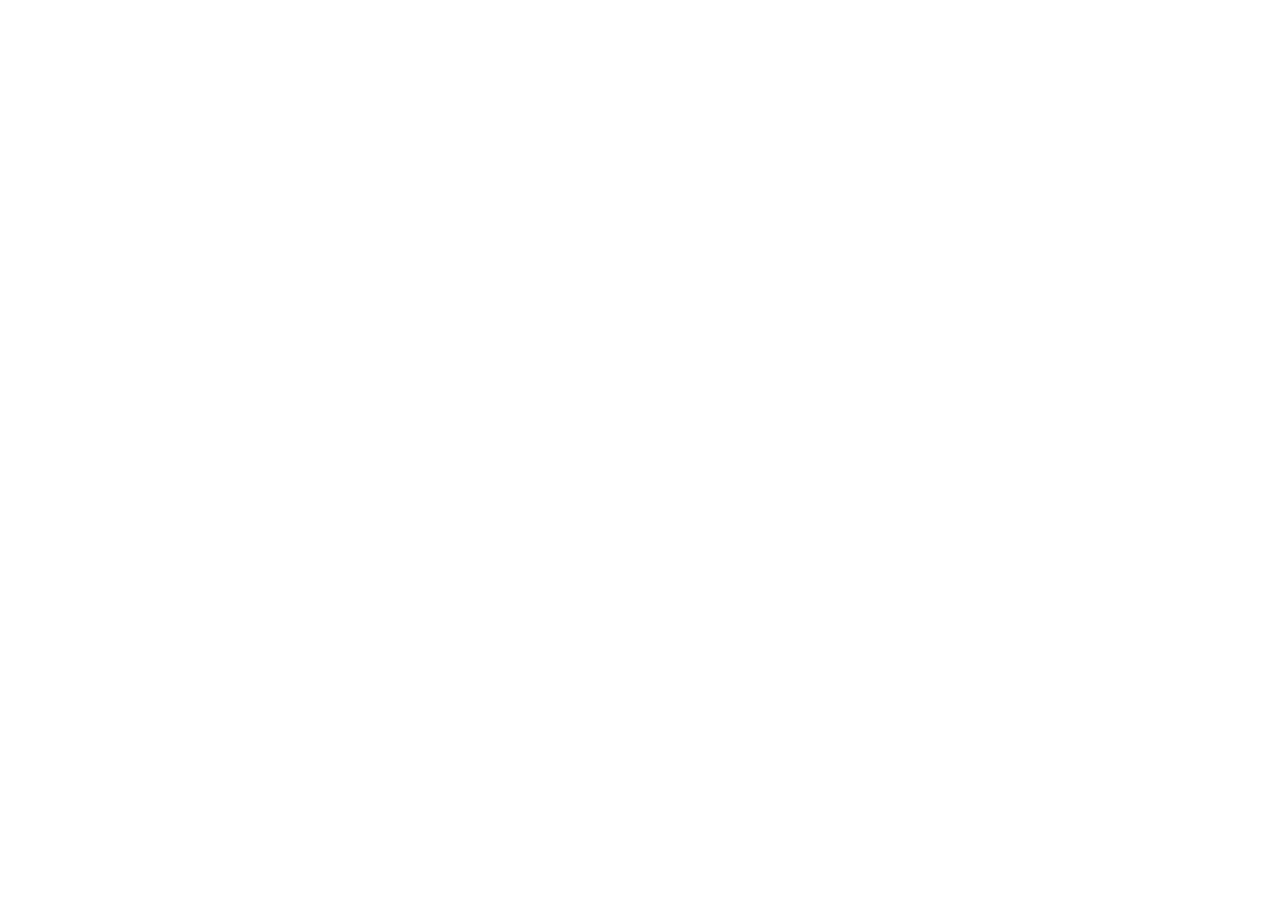
==== commit bdf6267a: "refactor: separar aplicação culinária em assets" ====
--- a/site/index.html
+++ b/site/index.html
@@ -1,19 +1 @@
-<!doctype html><html lang="pt-BR"><head><meta charset="utf-8"><meta name="viewport" content="width=device-width,initial-scale=1"><title>HomoSapiens — Culinária Inteligente</title><style>
-:root{--g:#0d6b57;--d:#17372f;--b:#f4f1e8;--w:#fffdf8;--m:#68766f}*{box-sizing:border-box}body{margin:0;background:var(--b);color:var(--d);font:16px system-ui;line-height:1.5}header{display:flex;align-items:center;gap:22px;padding:15px 6vw;position:sticky;top:0;background:#f4f1e8ee;backdrop-filter:blur(10px);border-bottom:1px solid #d7ddd7;z-index:2}header b{margin-right:auto;font-size:1.2rem}a{color:inherit;text-decoration:none}button,input,select{font:inherit;border:1px solid #ccd5ce;border-radius:11px;padding:11px}button{cursor:pointer;font-weight:700}.go{background:var(--g);color:white;border:0}.hero{padding:85px 6vw;background:radial-gradient(circle at 85% 10%,#cdebdc,transparent 35%)}h1{font-size:clamp(3rem,7vw,6rem);line-height:.95;letter-spacing:-.06em;max-width:900px;margin:15px 0}.hero p{max-width:700px;color:var(--m);font-size:1.15rem}.hero button{margin-top:18px}.wrap{padding:70px 6vw}.grid{display:grid;grid-template-columns:1fr 1fr;gap:20px}.card{background:var(--w);padding:24px;border-radius:20px;border:1px solid #d7ddd7;box-shadow:0 12px 35px #17372f12}.form{display:grid;grid-template-columns:2fr 1fr 1fr auto;gap:8px}.opts{display:grid;grid-template-columns:1fr 1fr;gap:10px}.opts input{grid-column:1/-1}.chips{display:flex;gap:8px;flex-wrap:wrap;margin-top:18px}.chip{background:#d9f0e6;border-radius:99px;padding:8px 11px}.chip i{cursor:pointer;color:#a33;font-style:normal}.recipes{display:grid;grid-template-columns:repeat(3,1fr);gap:18px}.recipe{background:white;border:1px solid #d7ddd7;border-radius:18px;padding:20px}.recipe small{color:var(--g);font-weight:800}.tags{display:flex;gap:6px;flex-wrap:wrap}.tag{background:#edf2ed;border-radius:99px;padding:4px 8px;font-size:.75rem}.actions{display:flex;gap:8px;margin-top:15px}.actions button{flex:1}.row{display:flex;justify-content:space-between;gap:10px;border-bottom:1px solid #e3e7e3;padding:10px 0}footer{padding:35px 6vw;background:var(--d);color:white}.muted{color:var(--m)}#toast{position:fixed;right:20px;bottom:20px;background:var(--d);color:white;padding:12px 16px;border-radius:10px;display:none}@media(max-width:800px){header a{display:none}.grid,.recipes{grid-template-columns:1fr}.form{grid-template-columns:1fr 1fr}.form input{grid-column:1/-1}.form button{grid-column:1/-1}}
-</style></head><body><header><b>HomoSapiens · Culinária Inteligente</b><a href="#cozinha">Minha cozinha</a><a href="#resultado">Recomendações</a><a href="#plano">Planejamento</a><button id="exp">Exportar</button></header>
-<section class="hero"><span>INTELIGÊNCIA CULINÁRIA ADAPTATIVA</span><h1>Cozinhe melhor com o que já existe em casa.</h1><p>Organize a despensa, aplique restrições, receba recomendações explicadas, monte o cardápio e gere a lista de compras. Seus dados ficam no navegador.</p><button class="go" id="demo">Carregar demonstração</button></section>
-<section class="wrap" id="cozinha"><h2>1. Configure sua cozinha</h2><div class="grid"><article class="card"><h3>Despensa</h3><form class="form" id="pf"><input id="ing" placeholder="Ingrediente" required><input id="qty" type="number" value="1" min=".1" step=".1"><select id="unit"><option>un</option><option>g</option><option>kg</option><option>ml</option></select><button class="go">Adicionar</button></form><div class="chips" id="pantry"></div></article><article class="card"><h3>Preferências e limites</h3><div class="opts"><select id="time"><option value="">Sem limite de tempo</option><option value="20">Até 20 min</option><option value="30">Até 30 min</option><option value="45">Até 45 min</option></select><select id="diet"><option value="">Todos os estilos</option><option value="vegano">Vegano</option><option value="vegetariano">Vegetariano</option><option value="sem_gluten">Sem glúten</option></select><input id="exclude" placeholder="Excluir: amendoim, leite..."></div><p class="muted">Alergias e exclusões são verificadas antes do ranking.</p><button class="go" id="rec">Gerar recomendações</button></article></div></section>
-<section class="wrap" id="resultado"><h2>2. Recomendações explicadas</h2><div class="recipes" id="recipes"><p class="muted">Adicione ingredientes e gere recomendações.</p></div></section>
-<section class="wrap" id="plano"><h2>3. Cardápio e compras</h2><div class="grid"><article class="card"><h3>Cardápio</h3><div id="plan"></div></article><article class="card"><h3>Lista de compras</h3><div id="shop"></div><button id="copy">Copiar lista</button></article></div></section>
-<section class="wrap"><h2>Memória culinária local</h2><div class="card" id="history">Nenhuma receita preparada.</div></section><footer><b>HomoSapiens</b><p>Tecnologia para decisões humanas melhores · dados mantidos localmente.</p></footer><div id="toast"></div>
-<script>
-const R=[["Arroz cremoso de tomate",30,18,["vegano","sem_gluten"],[],[["arroz",300,"g"],["tomate",3,"un"],["cebola",1,"un"]]],["Frango com arroz",45,32,["sem_gluten"],[],[["frango",500,"g"],["arroz",300,"g"],["tomate",2,"un"]]],["Sopa de lentilha",35,20,["vegano","sem_gluten"],[],[["lentilha",300,"g"],["cenoura",2,"un"],["tomate",2,"un"]]],["Omelete de legumes",18,16,["vegetariano","sem_gluten"],["ovo"],[["ovo",4,"un"],["tomate",1,"un"],["queijo",100,"g"]]],["Massa com cogumelos",28,28,["vegetariano"],["gluten","leite"],[["macarrao",300,"g"],["cogumelo",200,"g"],["creme de leite",200,"ml"]]],["Panqueca de banana",15,12,["vegetariano"],["ovo","gluten"],[["banana",2,"un"],["aveia",100,"g"],["ovo",2,"un"]]]].map((x,i)=>({id:i,title:x[0],time:x[1],cost:x[2],labels:x[3],allergens:x[4],ingredients:x[5]}));
-const $=x=>document.querySelector(x),n=x=>String(x).normalize("NFD").replace(/[\u0300-\u036f]/g,"").toLowerCase().trim(),S={p:JSON.parse(localStorage.hsPantry||"[]"),plan:JSON.parse(localStorage.hsPlan||"[]"),hist:JSON.parse(localStorage.hsHist||"[]")};
-function save(){localStorage.hsPantry=JSON.stringify(S.p);localStorage.hsPlan=JSON.stringify(S.plan);localStorage.hsHist=JSON.stringify(S.hist);render()}
-function toast(x){$("#toast").textContent=x;$("#toast").style.display="block";setTimeout(()=>$("#toast").style.display="none",1800)}
-function render(){$("#pantry").innerHTML=S.p.length?S.p.map((x,i)=>`<span class="chip">${x.name} · ${x.qty}${x.unit} <i data-p="${i}">×</i></span>`).join(""):'<span class="muted">Despensa vazia.</span>';$("#plan").innerHTML=S.plan.length?S.plan.map((id,i)=>`<div class="row"><span>${R[id].title}</span><button data-x="${i}">Remover</button></div>`).join(""):'<p class="muted">Nenhuma refeição planejada.</p>';let need={};S.plan.forEach(id=>R[id].ingredients.forEach(x=>{let k=n(x[0])+"|"+x[2];need[k]=need[k]||[x[0],0,x[2]];need[k][1]+=x[1]}));S.p.forEach(x=>{let k=n(x.name)+"|"+x.unit;if(need[k])need[k][1]=Math.max(0,need[k][1]-x.qty)});let list=Object.values(need).filter(x=>x[1]>0);$("#shop").innerHTML=list.length?list.map(x=>`<div class="row"><span>${x[0]}</span><b>${x[1]} ${x[2]}</b></div>`).join(""):'<p class="muted">Nada para comprar.</p>';$("#history").innerHTML=S.hist.length?S.hist.slice().reverse().map(x=>`<div class="row"><span>${x.title}</span><small>${new Date(x.at).toLocaleDateString("pt-BR")}</small></div>`).join(""):"Nenhuma receita preparada."}
-function recommend(){let P=new Set(S.p.map(x=>n(x.name))),ex=$("#exclude").value.split(",").map(n).filter(Boolean),t=+$("#time").value||999,d=$("#diet").value;let a=R.map(r=>{let names=r.ingredients.map(x=>n(x[0])),blocked=[...r.allergens.map(n),...names].some(x=>ex.includes(x));if(blocked||r.time>t||(d&&!r.labels.includes(d)))return null;let matched=names.filter(x=>P.has(x));return{r,matched,score:Math.round(matched.length/names.length*80+(45-r.time)/2)}}).filter(Boolean).sort((a,b)=>b.score-a.score);$("#recipes").innerHTML=a.length?a.map(x=>`<article class="recipe"><small>${x.score} pontos</small><h3>${x.r.title}</h3><div class="tags"><span class="tag">${x.r.time} min</span><span class="tag">R$ ${x.r.cost}</span>${x.r.labels.map(l=>`<span class="tag">${l.replace("_"," ")}</span>`).join("")}</div><p>${x.matched.length?`Usa ${x.matched.length} item(ns) da sua despensa.`:"Compatível com seus limites."}</p><div class="actions"><button data-c="${x.r.id}">Preparei</button><button class="go" data-a="${x.r.id}">Planejar</button></div></article>`).join(""):"<p>Nenhuma receita compatível. Revise os filtros.</p>"}
-$("#pf").onsubmit=e=>{e.preventDefault();S.p.push({name:$("#ing").value,qty:+$("#qty").value,unit:$("#unit").value});e.target.reset();$("#qty").value=1;save()};$("#rec").onclick=recommend;$("#demo").onclick=()=>{S.p=[{name:"arroz",qty:500,unit:"g"},{name:"tomate",qty:4,unit:"un"},{name:"cebola",qty:2,unit:"un"},{name:"ovo",qty:6,unit:"un"},{name:"banana",qty:3,unit:"un"}];save();recommend();toast("Demonstração carregada")};
-document.onclick=e=>{let d=e.target.dataset;if(d.p!==undefined){S.p.splice(+d.p,1);save()}if(d.x!==undefined){S.plan.splice(+d.x,1);save()}if(d.a!==undefined){S.plan.push(+d.a);save();toast("Adicionada ao cardápio")}if(d.c!==undefined){let r=R[+d.c];S.hist.push({title:r.title,at:new Date});save();toast("Histórico atualizado")}};
-$("#copy").onclick=()=>navigator.clipboard.writeText($("#shop").innerText).then(()=>toast("Lista copiada"));$("#exp").onclick=()=>{let b=new Blob([JSON.stringify(S,null,2)],{type:"application/json"}),a=document.createElement("a");a.href=URL.createObjectURL(b);a.download="homosapiens-dados.json";a.click()};render();
-</script></body></html>+<!doctype html><html lang="pt-BR"><head><meta charset="utf-8"><meta name="viewport" content="width=device-width,initial-scale=1"><title>HomoSapiens — Culinária Inteligente</title><link rel="stylesheet" href="/assets/style.css"></head><body><main id="app"></main><script src="/assets/app.js"></script></body></html>
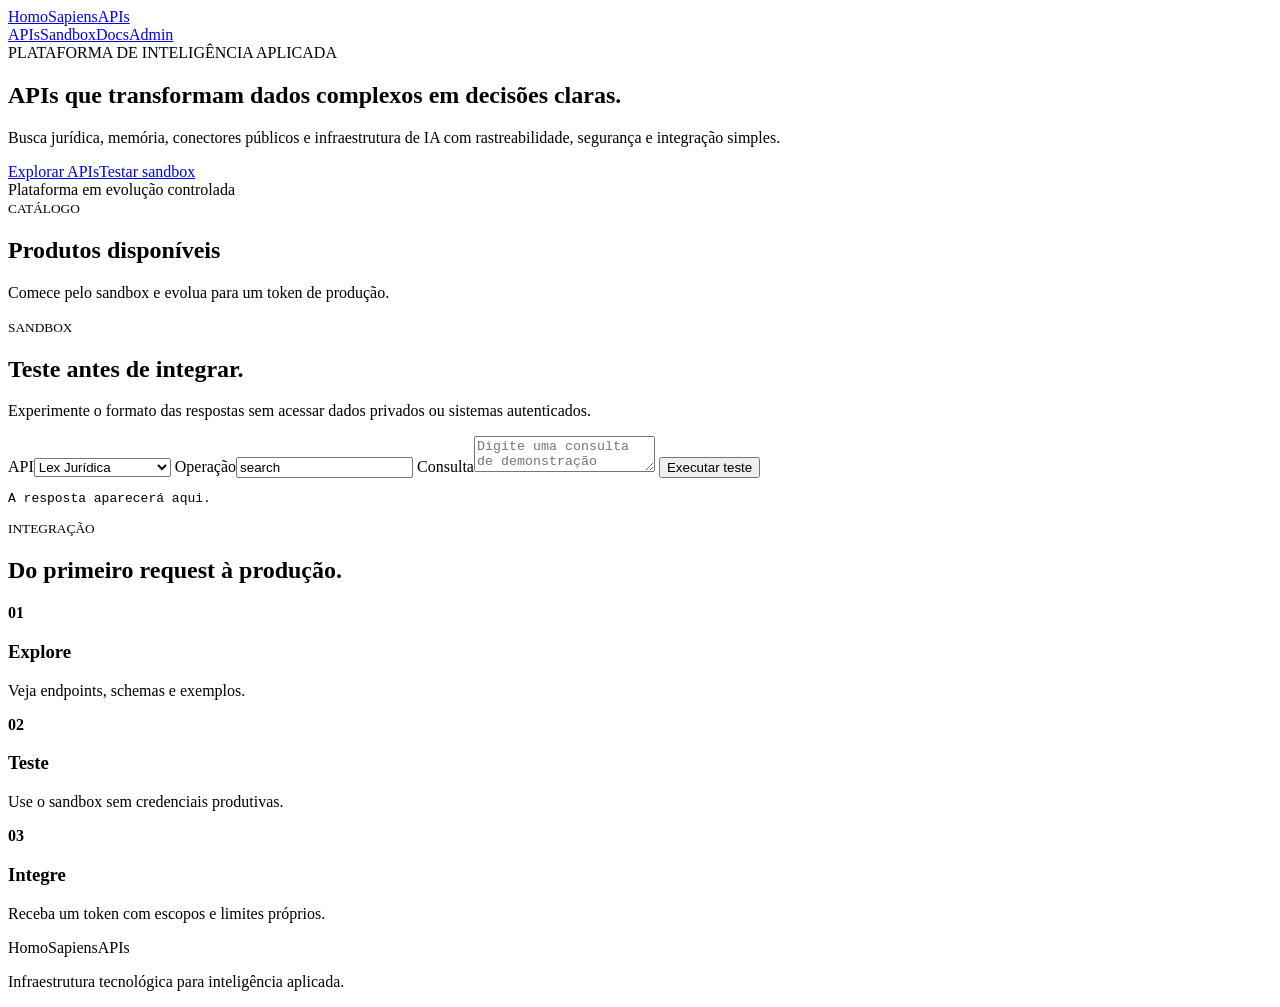
==== commit 98c6eb88: "feat: publicar estrutura do portal público de APIs" ====
--- a/site/index.html
+++ b/site/index.html
@@ -1 +1,45 @@
-<!doctype html><html lang="pt-BR"><head><meta charset="utf-8"><meta name="viewport" content="width=device-width,initial-scale=1"><title>HomoSapiens — Culinária Inteligente</title><link rel="stylesheet" href="/assets/style.css"></head><body><main id="app"></main><script src="/assets/app.js"></script></body></html>+<!doctype html>
+<html lang="pt-BR">
+<head>
+  <meta charset="utf-8">
+  <meta name="viewport" content="width=device-width,initial-scale=1">
+  <title>HomoSapiens APIs</title>
+  <meta name="description" content="APIs confiáveis para busca, memória, dados jurídicos e automação inteligente.">
+  <link rel="stylesheet" href="assets/portal.css">
+</head>
+<body>
+<header class="nav">
+  <a class="brand" href="/">HomoSapiens<span>APIs</span></a>
+  <nav><a href="#catalogo">APIs</a><a href="#sandbox">Sandbox</a><a href="#docs">Docs</a><a href="/admin.html">Admin</a></nav>
+</header>
+<main>
+<section class="hero">
+  <div class="eyebrow">PLATAFORMA DE INTELIGÊNCIA APLICADA</div>
+  <h1>APIs que transformam dados complexos em decisões claras.</h1>
+  <p>Busca jurídica, memória, conectores públicos e infraestrutura de IA com rastreabilidade, segurança e integração simples.</p>
+  <div class="actions"><a class="primary" href="#catalogo">Explorar APIs</a><a class="secondary" href="#sandbox">Testar sandbox</a></div>
+  <div class="status"><span></span> Plataforma em evolução controlada</div>
+</section>
+<section id="catalogo" class="section">
+  <div class="section-head"><div><small>CATÁLOGO</small><h2>Produtos disponíveis</h2></div><p>Comece pelo sandbox e evolua para um token de produção.</p></div>
+  <div id="api-grid" class="grid"></div>
+</section>
+<section id="sandbox" class="section sandbox">
+  <div class="sandbox-copy"><small>SANDBOX</small><h2>Teste antes de integrar.</h2><p>Experimente o formato das respostas sem acessar dados privados ou sistemas autenticados.</p></div>
+  <form id="sandbox-form" class="console">
+    <label>API<select id="sandbox-product"><option value="lex-juridica">Lex Jurídica</option><option value="lex-search-core">Lex Search Core</option><option value="datajud-connector">DataJud Connector</option></select></label>
+    <label>Operação<input id="sandbox-operation" value="search"></label>
+    <label>Consulta<textarea id="sandbox-query" placeholder="Digite uma consulta de demonstração"></textarea></label>
+    <button class="primary" type="submit">Executar teste</button>
+    <pre id="sandbox-output">A resposta aparecerá aqui.</pre>
+  </form>
+</section>
+<section id="docs" class="section docs">
+  <small>INTEGRAÇÃO</small><h2>Do primeiro request à produção.</h2>
+  <div class="steps"><article><b>01</b><h3>Explore</h3><p>Veja endpoints, schemas e exemplos.</p></article><article><b>02</b><h3>Teste</h3><p>Use o sandbox sem credenciais produtivas.</p></article><article><b>03</b><h3>Integre</h3><p>Receba um token com escopos e limites próprios.</p></article></div>
+</section>
+</main>
+<footer><div class="brand">HomoSapiens<span>APIs</span></div><p>Infraestrutura tecnológica para inteligência aplicada.</p></footer>
+<script src="assets/portal.js"></script>
+</body>
+</html>
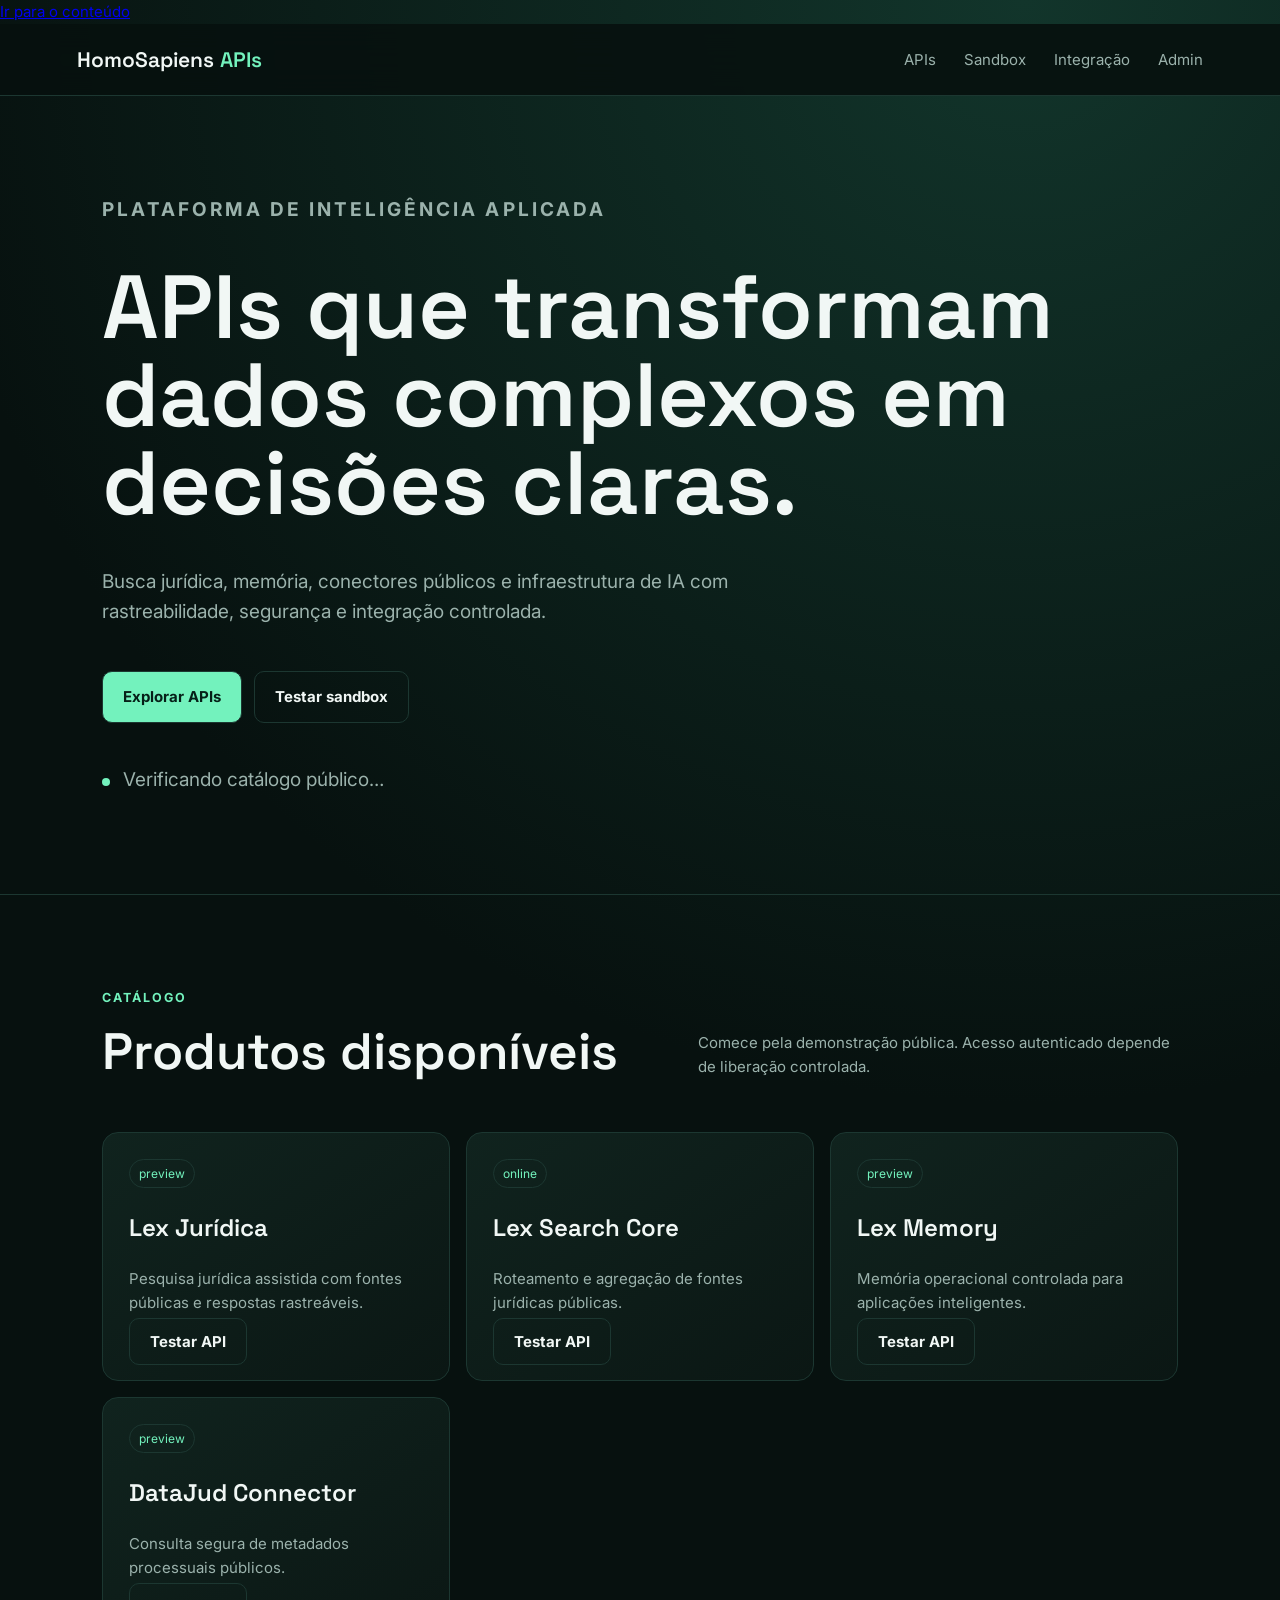
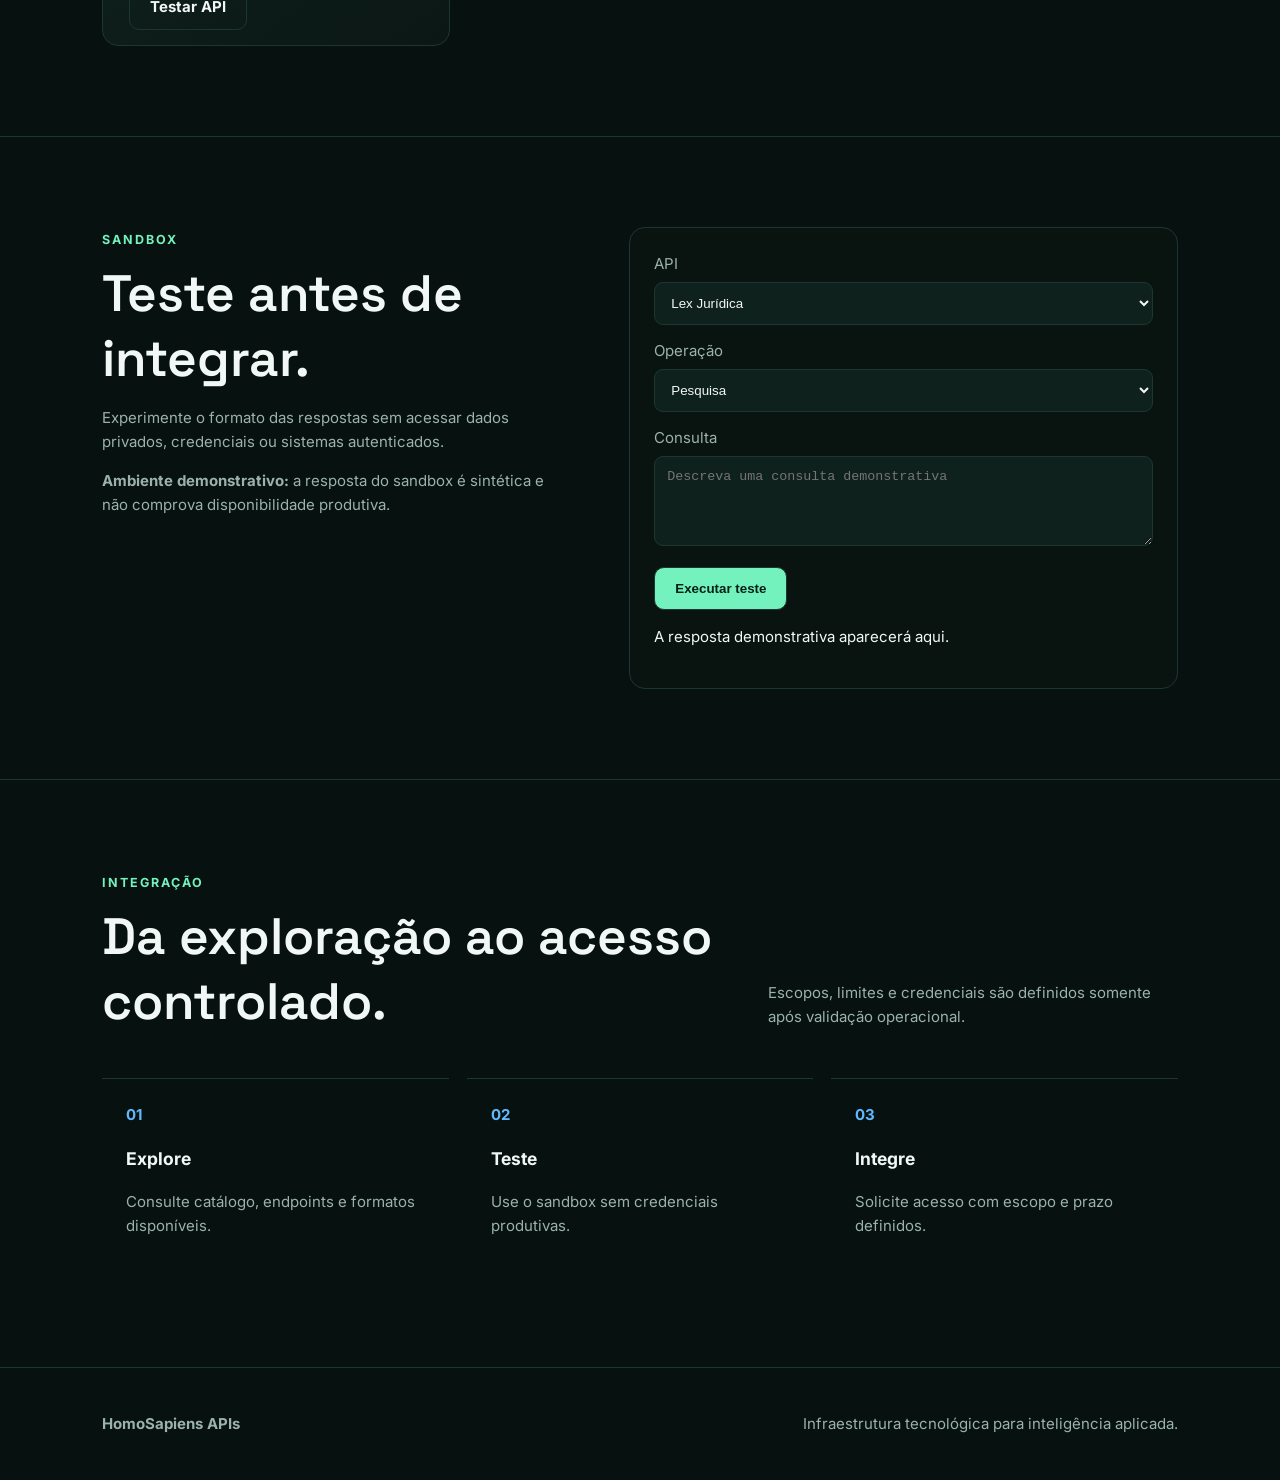
==== commit 6768cdc7: "feat(portal): clarify controlled preview and improve accessibility" ====
--- a/site/index.html
+++ b/site/index.html
@@ -2,44 +2,100 @@
 <html lang="pt-BR">
 <head>
   <meta charset="utf-8">
-  <meta name="viewport" content="width=device-width,initial-scale=1">
+  <meta name="viewport" content="width=device-width, initial-scale=1">
+  <meta name="description" content="Catálogo e sandbox público da plataforma HomoSapiens APIs.">
   <title>HomoSapiens APIs</title>
-  <meta name="description" content="APIs confiáveis para busca, memória, dados jurídicos e automação inteligente.">
   <link rel="stylesheet" href="assets/portal.css">
 </head>
 <body>
-<header class="nav">
-  <a class="brand" href="/">HomoSapiens<span>APIs</span></a>
-  <nav><a href="#catalogo">APIs</a><a href="#sandbox">Sandbox</a><a href="#docs">Docs</a><a href="/admin.html">Admin</a></nav>
-</header>
-<main>
-<section class="hero">
-  <div class="eyebrow">PLATAFORMA DE INTELIGÊNCIA APLICADA</div>
-  <h1>APIs que transformam dados complexos em decisões claras.</h1>
-  <p>Busca jurídica, memória, conectores públicos e infraestrutura de IA com rastreabilidade, segurança e integração simples.</p>
-  <div class="actions"><a class="primary" href="#catalogo">Explorar APIs</a><a class="secondary" href="#sandbox">Testar sandbox</a></div>
-  <div class="status"><span></span> Plataforma em evolução controlada</div>
-</section>
-<section id="catalogo" class="section">
-  <div class="section-head"><div><small>CATÁLOGO</small><h2>Produtos disponíveis</h2></div><p>Comece pelo sandbox e evolua para um token de produção.</p></div>
-  <div id="api-grid" class="grid"></div>
-</section>
-<section id="sandbox" class="section sandbox">
-  <div class="sandbox-copy"><small>SANDBOX</small><h2>Teste antes de integrar.</h2><p>Experimente o formato das respostas sem acessar dados privados ou sistemas autenticados.</p></div>
-  <form id="sandbox-form" class="console">
-    <label>API<select id="sandbox-product"><option value="lex-juridica">Lex Jurídica</option><option value="lex-search-core">Lex Search Core</option><option value="datajud-connector">DataJud Connector</option></select></label>
-    <label>Operação<input id="sandbox-operation" value="search"></label>
-    <label>Consulta<textarea id="sandbox-query" placeholder="Digite uma consulta de demonstração"></textarea></label>
-    <button class="primary" type="submit">Executar teste</button>
-    <pre id="sandbox-output">A resposta aparecerá aqui.</pre>
-  </form>
-</section>
-<section id="docs" class="section docs">
-  <small>INTEGRAÇÃO</small><h2>Do primeiro request à produção.</h2>
-  <div class="steps"><article><b>01</b><h3>Explore</h3><p>Veja endpoints, schemas e exemplos.</p></article><article><b>02</b><h3>Teste</h3><p>Use o sandbox sem credenciais produtivas.</p></article><article><b>03</b><h3>Integre</h3><p>Receba um token com escopos e limites próprios.</p></article></div>
-</section>
-</main>
-<footer><div class="brand">HomoSapiens<span>APIs</span></div><p>Infraestrutura tecnológica para inteligência aplicada.</p></footer>
-<script src="assets/portal.js"></script>
+  <a class="skip-link" href="#conteudo">Ir para o conteúdo</a>
+  <header class="nav">
+    <a class="brand" href="/" aria-label="HomoSapiens APIs, início">HomoSapiens<span>APIs</span></a>
+    <nav aria-label="Navegação principal">
+      <a href="#apis">APIs</a>
+      <a href="#sandbox">Sandbox</a>
+      <a href="#integracao">Integração</a>
+      <a href="admin.html">Admin</a>
+    </nav>
+  </header>
+
+  <main id="conteudo">
+    <section class="hero">
+      <p class="eyebrow">PLATAFORMA DE INTELIGÊNCIA APLICADA</p>
+      <h1>APIs que transformam dados complexos em decisões claras.</h1>
+      <p>Busca jurídica, memória, conectores públicos e infraestrutura de IA com rastreabilidade, segurança e integração controlada.</p>
+      <div class="actions">
+        <a class="primary" href="#apis">Explorar APIs</a>
+        <a class="secondary" href="#sandbox">Testar sandbox</a>
+      </div>
+      <p class="status" id="platform-status" role="status" aria-live="polite">
+        <span aria-hidden="true"></span> Verificando catálogo público…
+      </p>
+    </section>
+
+    <section class="section" id="apis" aria-labelledby="apis-title">
+      <div class="section-head">
+        <div>
+          <small>CATÁLOGO</small>
+          <h2 id="apis-title">Produtos disponíveis</h2>
+        </div>
+        <p>Comece pela demonstração pública. Acesso autenticado depende de liberação controlada.</p>
+      </div>
+      <div id="api-grid" class="grid" aria-live="polite"></div>
+    </section>
+
+    <section class="section sandbox" id="sandbox" aria-labelledby="sandbox-title">
+      <div class="sandbox-copy">
+        <small>SANDBOX</small>
+        <h2 id="sandbox-title">Teste antes de integrar.</h2>
+        <p>Experimente o formato das respostas sem acessar dados privados, credenciais ou sistemas autenticados.</p>
+        <p class="notice"><strong>Ambiente demonstrativo:</strong> a resposta do sandbox é sintética e não comprova disponibilidade produtiva.</p>
+      </div>
+      <form class="console" id="sandbox-form">
+        <label for="sandbox-product">API
+          <select id="sandbox-product" required>
+            <option value="lex-juridica">Lex Jurídica</option>
+            <option value="lex-search-core">Lex Search Core</option>
+            <option value="datajud-connector">DataJud Connector</option>
+          </select>
+        </label>
+        <label for="sandbox-operation">Operação
+          <select id="sandbox-operation" required>
+            <option value="search">Pesquisa</option>
+            <option value="health">Saúde</option>
+            <option value="metadata">Metadados</option>
+          </select>
+        </label>
+        <label for="sandbox-query">Consulta
+          <textarea id="sandbox-query" maxlength="2000" placeholder="Descreva uma consulta demonstrativa"></textarea>
+        </label>
+        <button class="primary" id="sandbox-submit" type="submit">Executar teste</button>
+        <div class="result-panel" id="sandbox-result" aria-live="polite">
+          <p class="muted">A resposta demonstrativa aparecerá aqui.</p>
+        </div>
+      </form>
+    </section>
+
+    <section class="section" id="integracao" aria-labelledby="integracao-title">
+      <div class="section-head">
+        <div>
+          <small>INTEGRAÇÃO</small>
+          <h2 id="integracao-title">Da exploração ao acesso controlado.</h2>
+        </div>
+        <p>Escopos, limites e credenciais são definidos somente após validação operacional.</p>
+      </div>
+      <div class="steps">
+        <article><b>01</b><h3>Explore</h3><p>Consulte catálogo, endpoints e formatos disponíveis.</p></article>
+        <article><b>02</b><h3>Teste</h3><p>Use o sandbox sem credenciais produtivas.</p></article>
+        <article><b>03</b><h3>Integre</h3><p>Solicite acesso com escopo e prazo definidos.</p></article>
+      </div>
+    </section>
+  </main>
+
+  <footer>
+    <strong>HomoSapiens APIs</strong>
+    <span>Infraestrutura tecnológica para inteligência aplicada.</span>
+  </footer>
+  <script src="assets/portal.js" defer></script>
 </body>
-</html>+</html>
--- a/site/assets/portal.css
+++ b/site/assets/portal.css
@@ -0,0 +1,3 @@
+@import url('https://fonts.googleapis.com/css2?family=Inter:wght@400;500;600;700&family=Space+Grotesk:wght@500;600&display=swap');
+:root{--bg:#07110f;--panel:#0e1c19;--line:#1c3731;--text:#f1f7f5;--muted:#9bb2ac;--accent:#73f2bd;--accent2:#62b8ff}
+*{box-sizing:border-box}html{scroll-behavior:smooth}body{margin:0;background:radial-gradient(circle at 80% 0,#12352b 0,transparent 34%),var(--bg);color:var(--text);font:15px/1.6 Inter,sans-serif}.nav{height:72px;display:flex;align-items:center;justify-content:space-between;padding:0 6vw;border-bottom:1px solid var(--line);position:sticky;top:0;background:#07110fe8;backdrop-filter:blur(16px);z-index:5}.brand{font:600 21px Space Grotesk;text-decoration:none;color:var(--text)}.brand span{color:var(--accent);margin-left:6px}.nav nav{display:flex;gap:28px}.nav nav a{color:var(--muted);text-decoration:none}.hero{min-height:72vh;display:flex;flex-direction:column;justify-content:center;padding:80px 8vw;max-width:1200px}.eyebrow,small{color:var(--accent);letter-spacing:.16em;font-weight:700}.hero h1{font:600 clamp(48px,7vw,92px)/.98 Space Grotesk;max-width:1050px;margin:20px 0}.hero p{font-size:19px;color:var(--muted);max-width:700px}.actions{display:flex;gap:12px;margin:24px 0}.primary,.secondary{padding:13px 20px;border-radius:10px;text-decoration:none;border:1px solid var(--line);font-weight:700;cursor:pointer}.primary{background:var(--accent);color:#062018}.secondary{color:var(--text);background:transparent}.status{color:var(--muted);margin-top:18px}.status span{display:inline-block;width:8px;height:8px;background:var(--accent);border-radius:50%;margin-right:8px}.section{padding:90px 8vw;border-top:1px solid var(--line)}.section-head{display:flex;justify-content:space-between;align-items:end;gap:30px}.section h2{font:600 clamp(34px,4vw,54px) Space Grotesk;margin:10px 0}.section-head p,.sandbox-copy p{color:var(--muted);max-width:480px}.grid{display:grid;grid-template-columns:repeat(auto-fit,minmax(260px,1fr));gap:16px;margin-top:38px}.card{background:linear-gradient(145deg,#10231e,#0b1714);border:1px solid var(--line);padding:26px;border-radius:16px;min-height:220px}.card .tag{display:inline-block;border:1px solid var(--line);border-radius:20px;padding:4px 9px;color:var(--accent);font-size:12px}.card h3{font:600 24px Space Grotesk}.card p{color:var(--muted)}.sandbox{display:grid;grid-template-columns:1fr 1.2fr;gap:70px}.console{background:#091411;border:1px solid var(--line);padding:24px;border-radius:16px}.console label{display:block;margin:0 0 14px;color:var(--muted)}input,select,textarea{width:100%;margin-top:6px;background:#0f211d;color:var(--text);border:1px solid var(--line);border-radius:9px;padding:12px}textarea{min-height:90px}pre{white-space:pre-wrap;background:#050b09;border-radius:10px;padding:16px;color:#bfe8d7;min-height:130px}.steps{display:grid;grid-template-columns:repeat(3,1fr);gap:18px;margin-top:34px}.steps article{padding:24px;border-top:1px solid var(--line)}.steps b{color:var(--accent2)}.steps p{color:var(--muted)}footer{padding:44px 8vw;border-top:1px solid var(--line);display:flex;justify-content:space-between;color:var(--muted)}@media(max-width:760px){.nav nav{display:none}.sandbox{grid-template-columns:1fr}.section-head{display:block}.steps{grid-template-columns:1fr}.hero{padding:60px 6vw}.section{padding:70px 6vw}}
